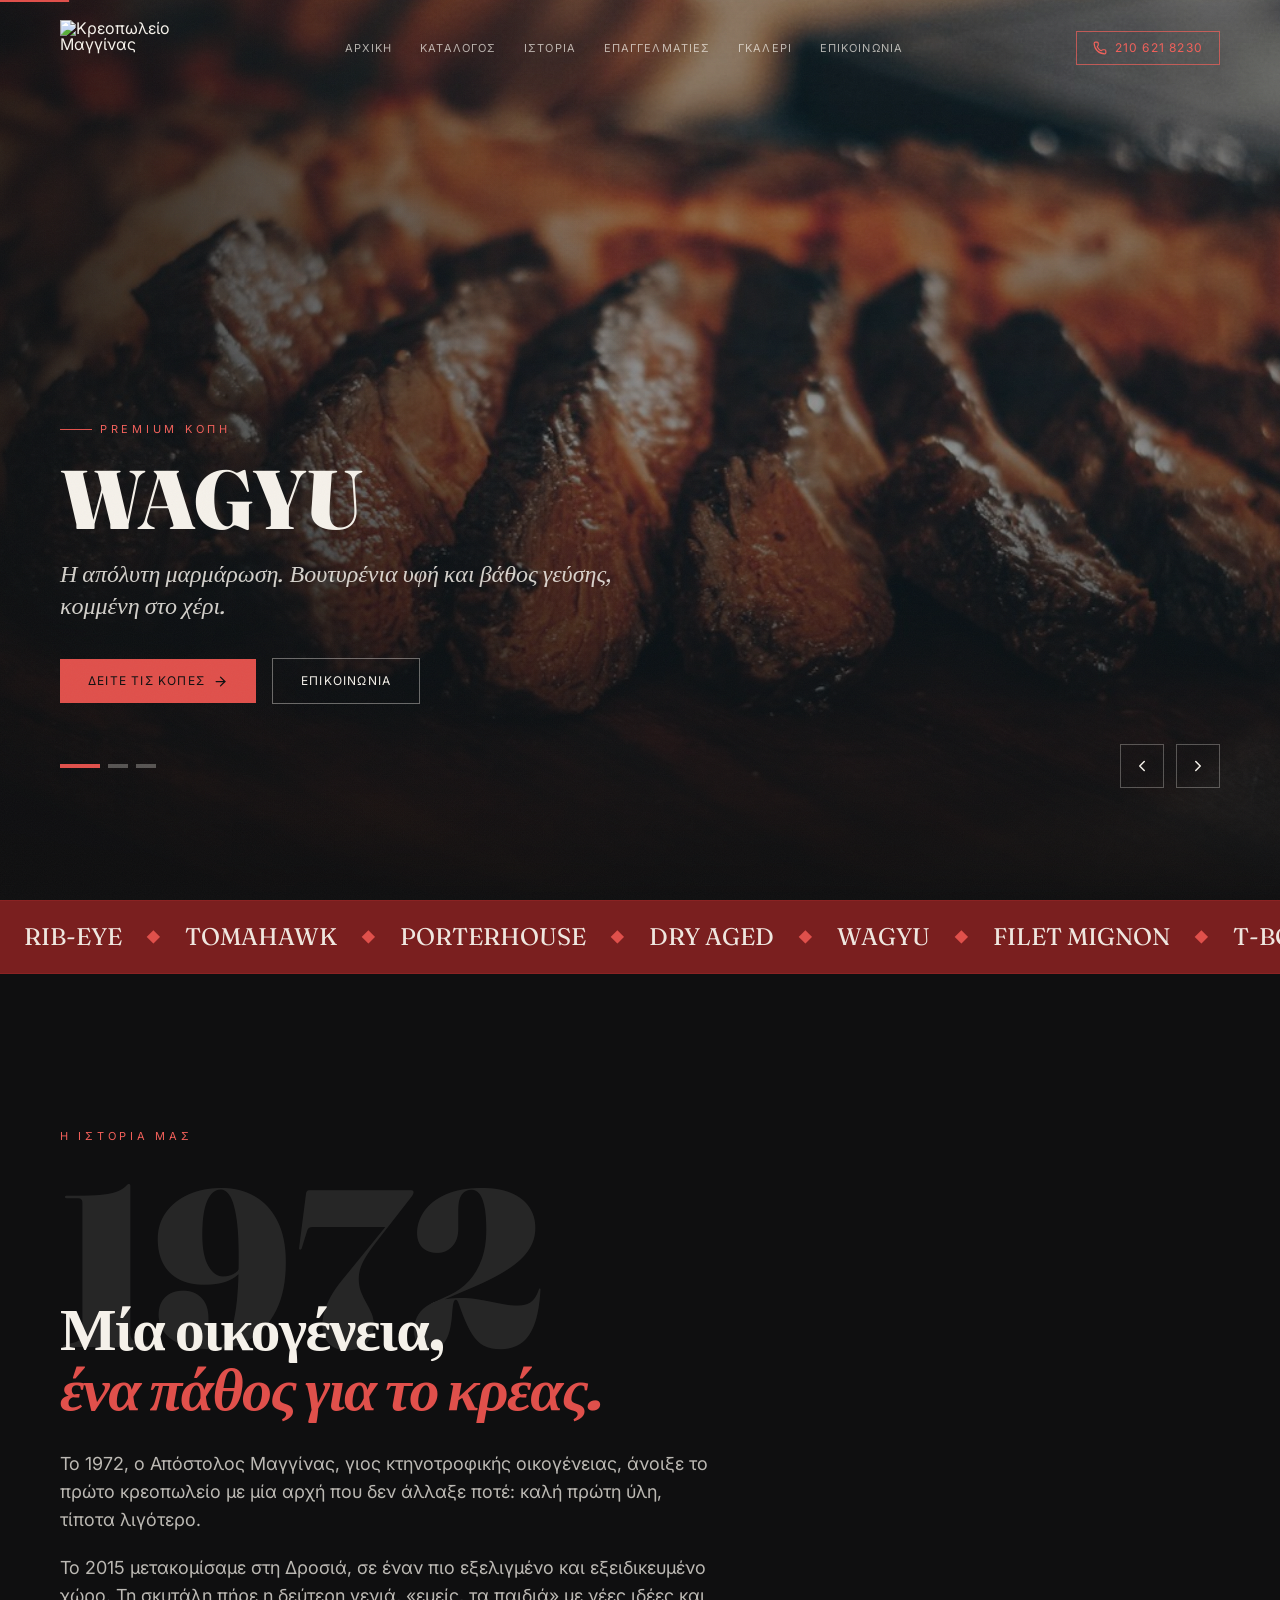
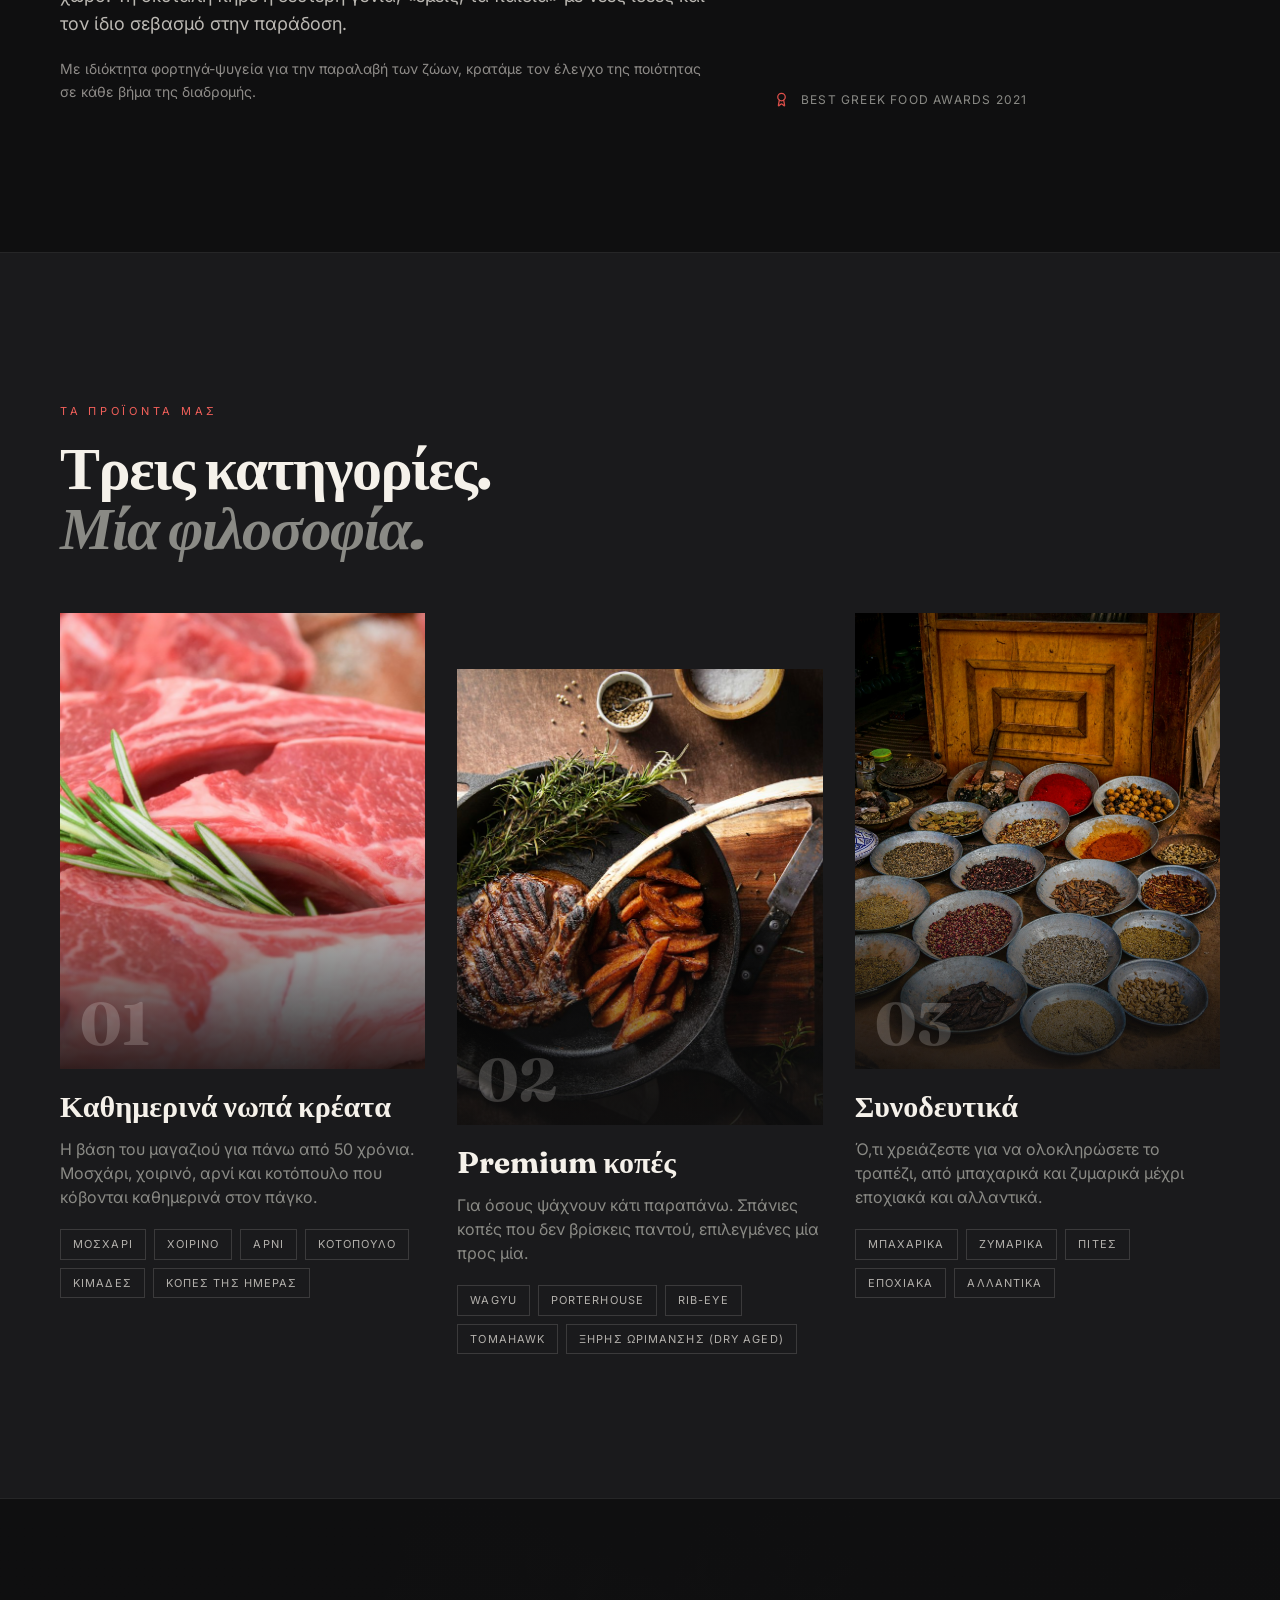
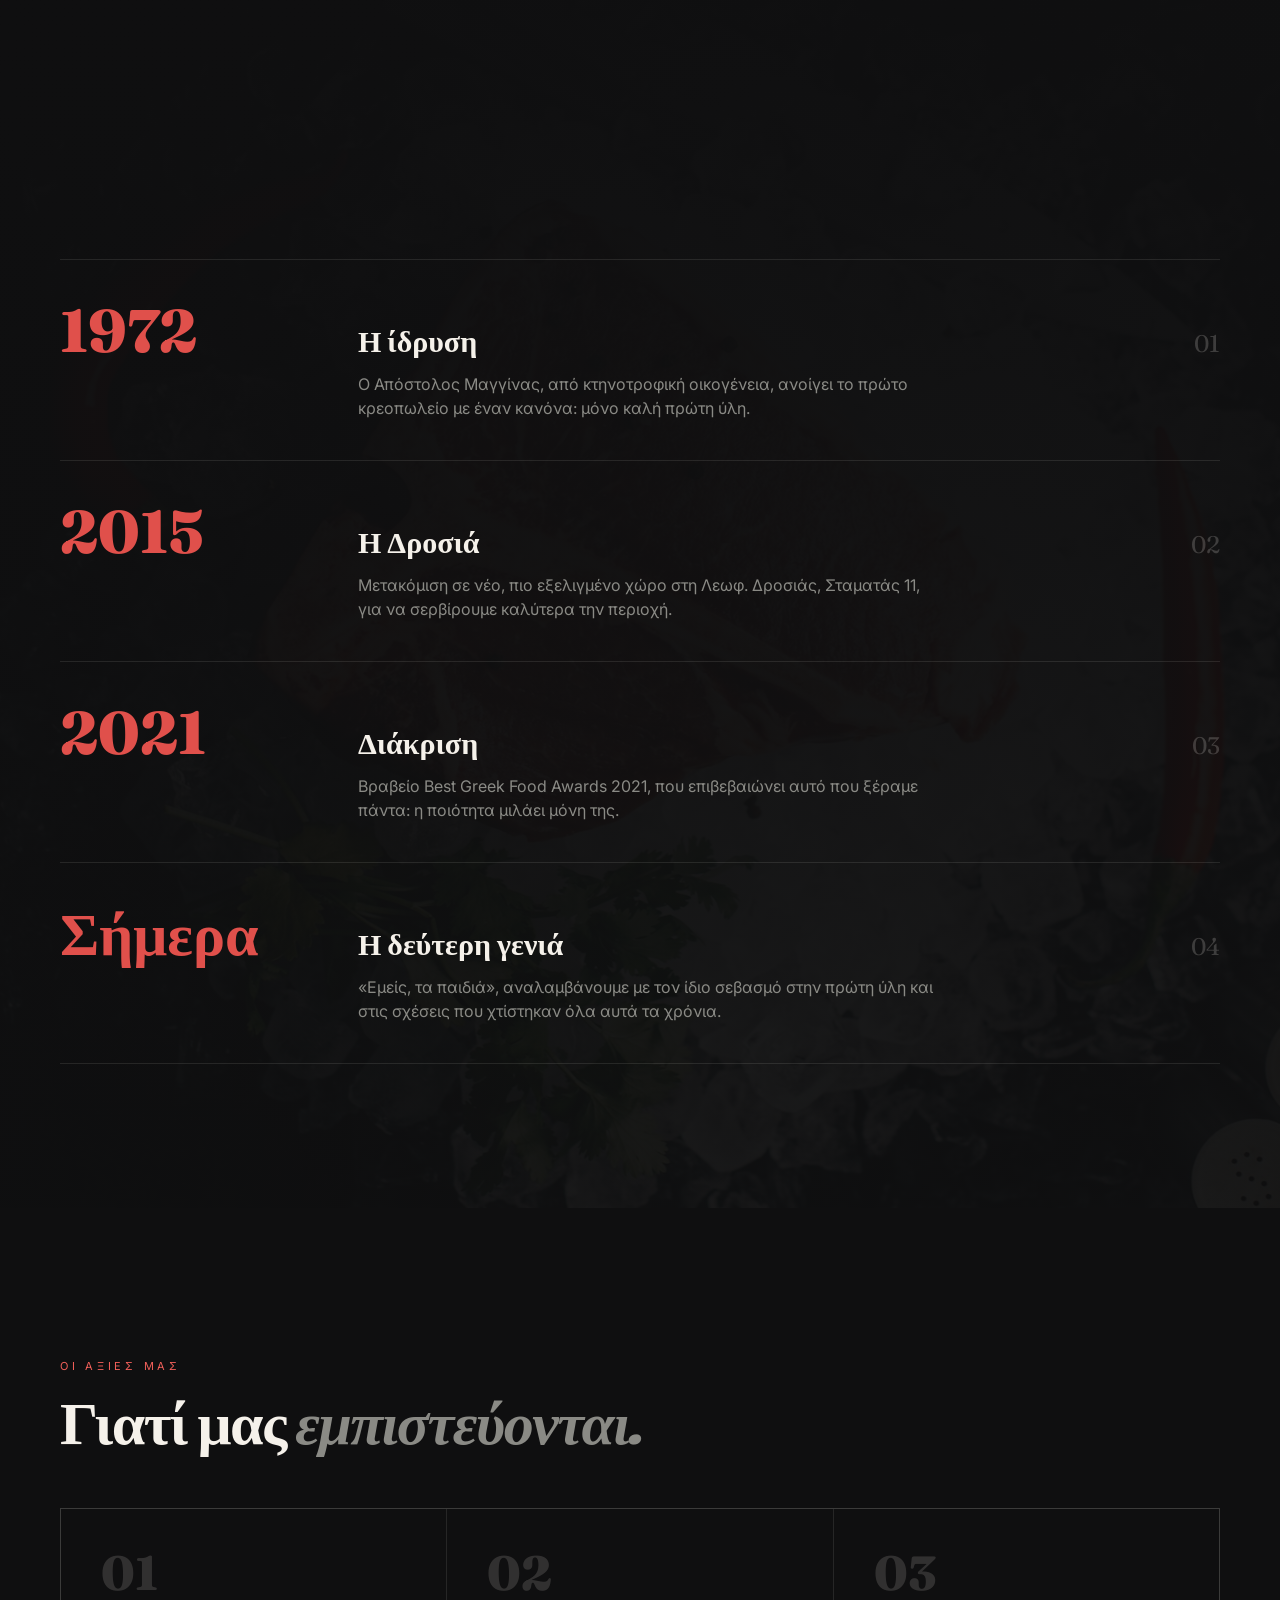
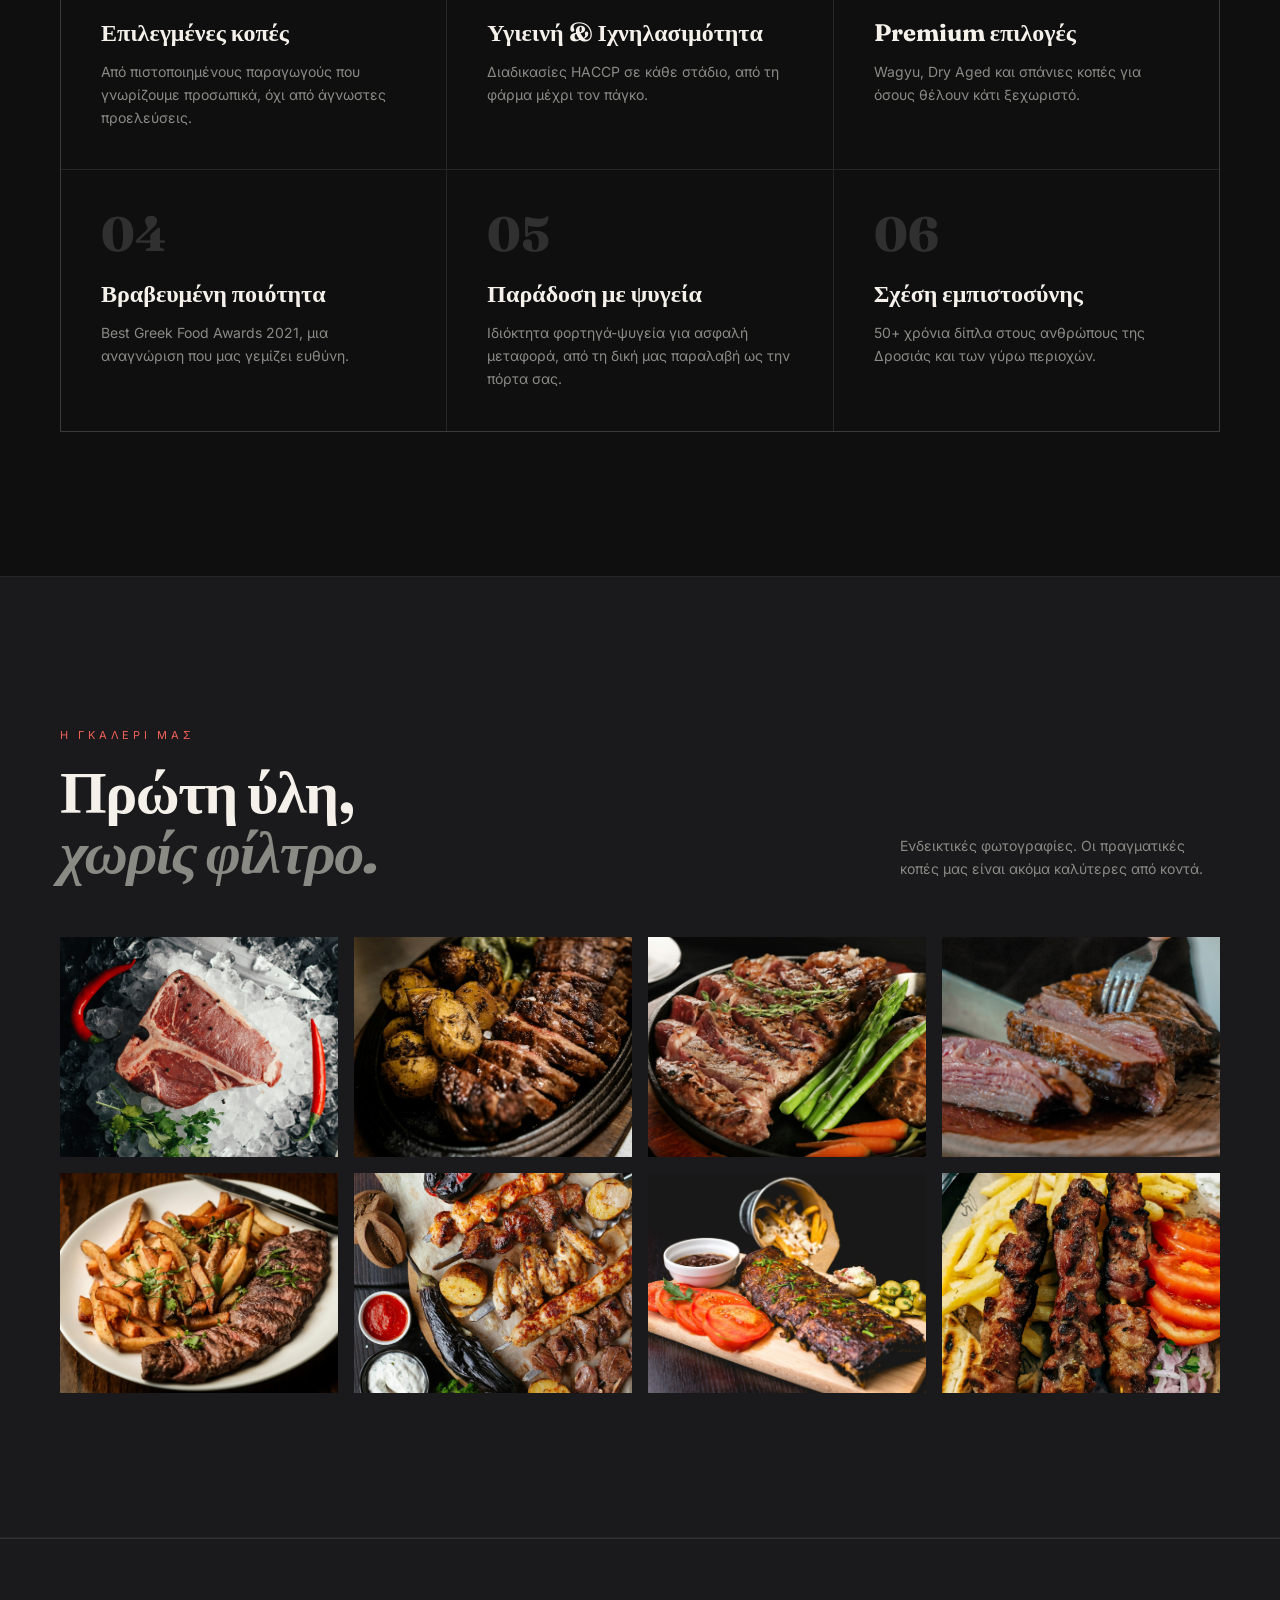
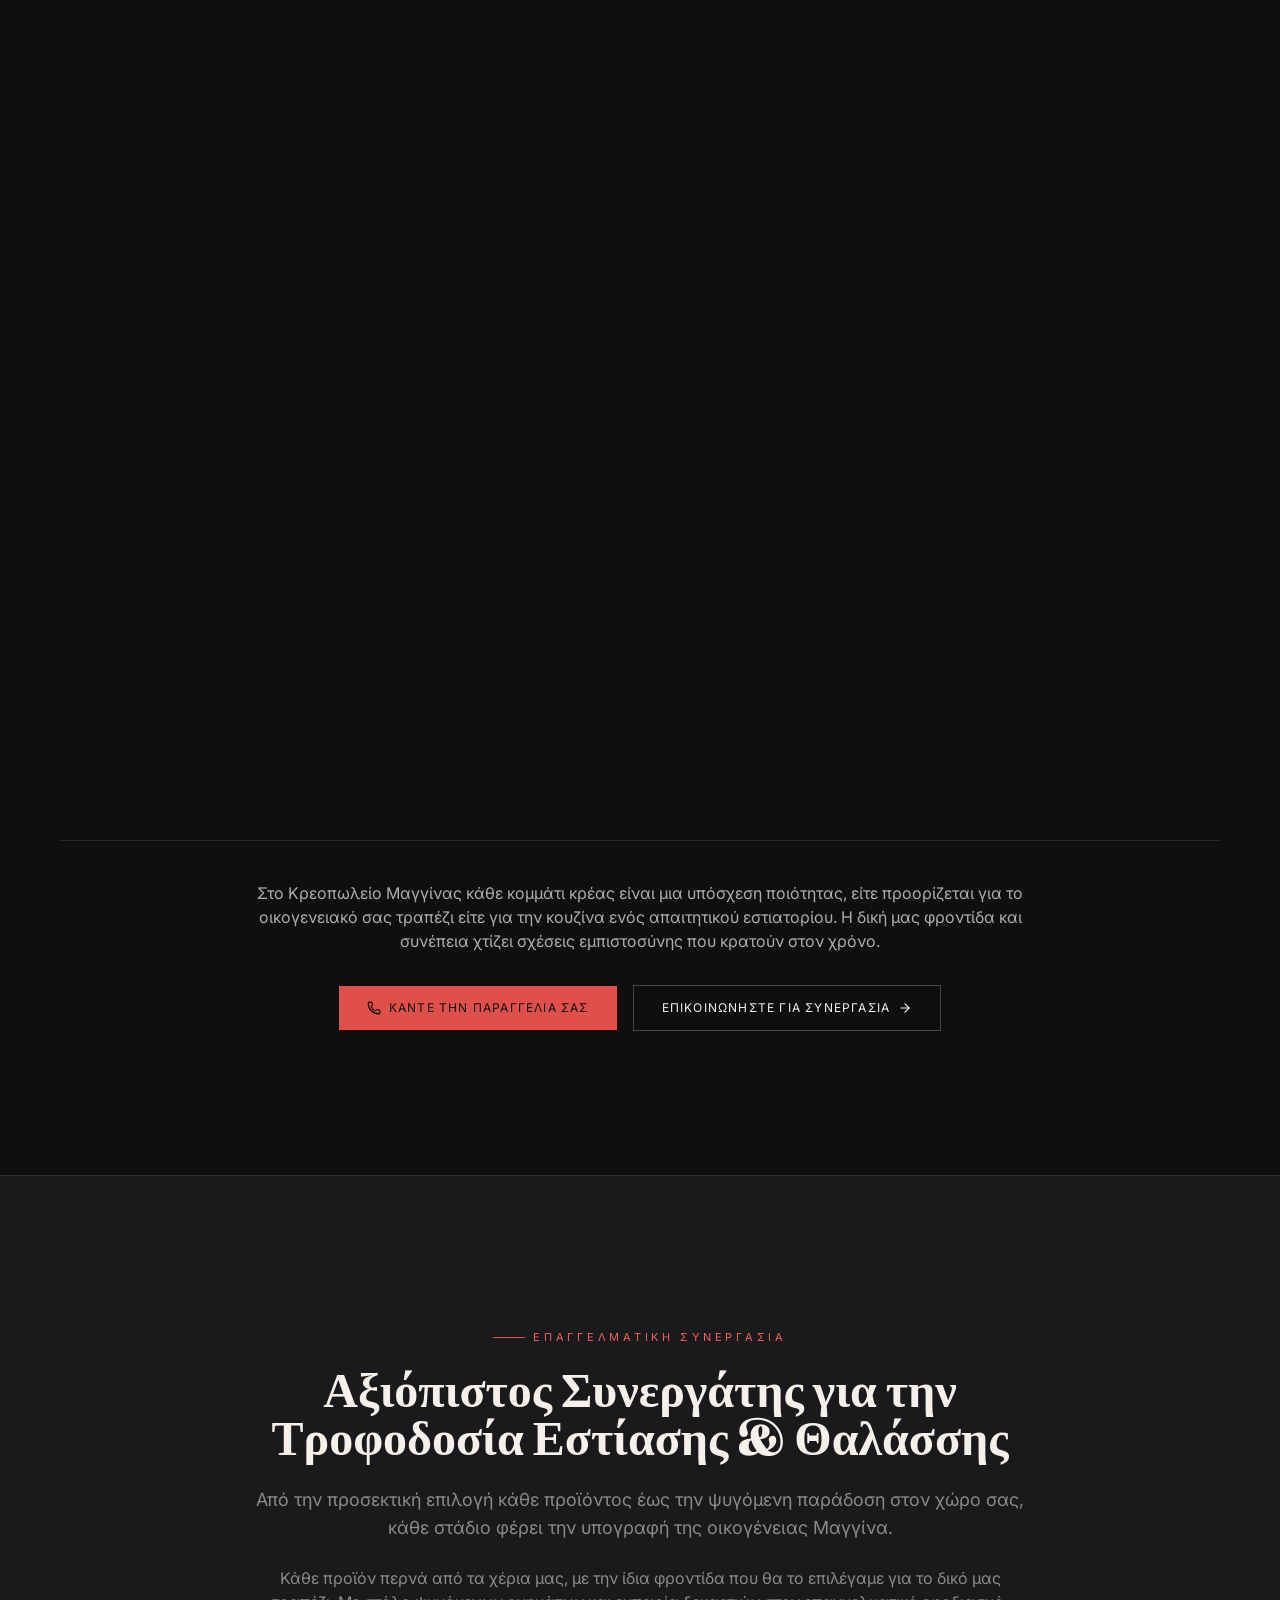
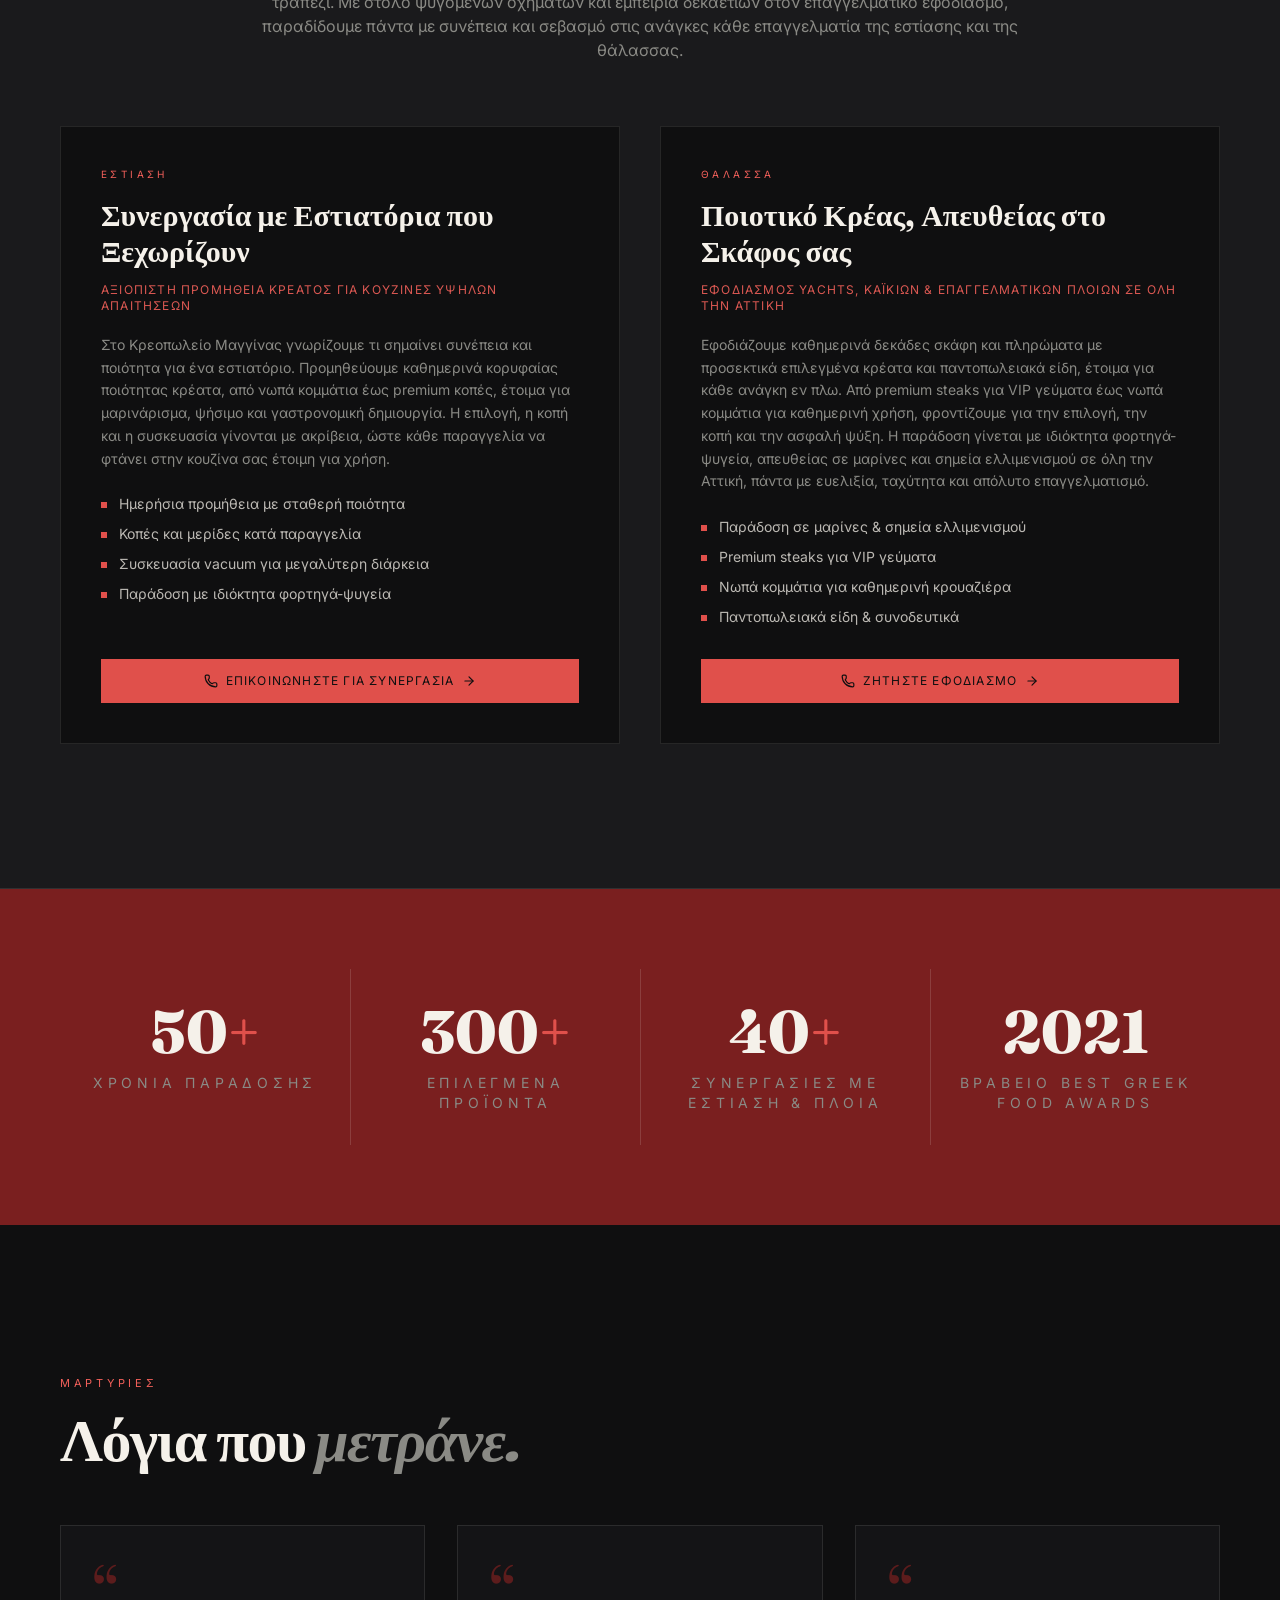
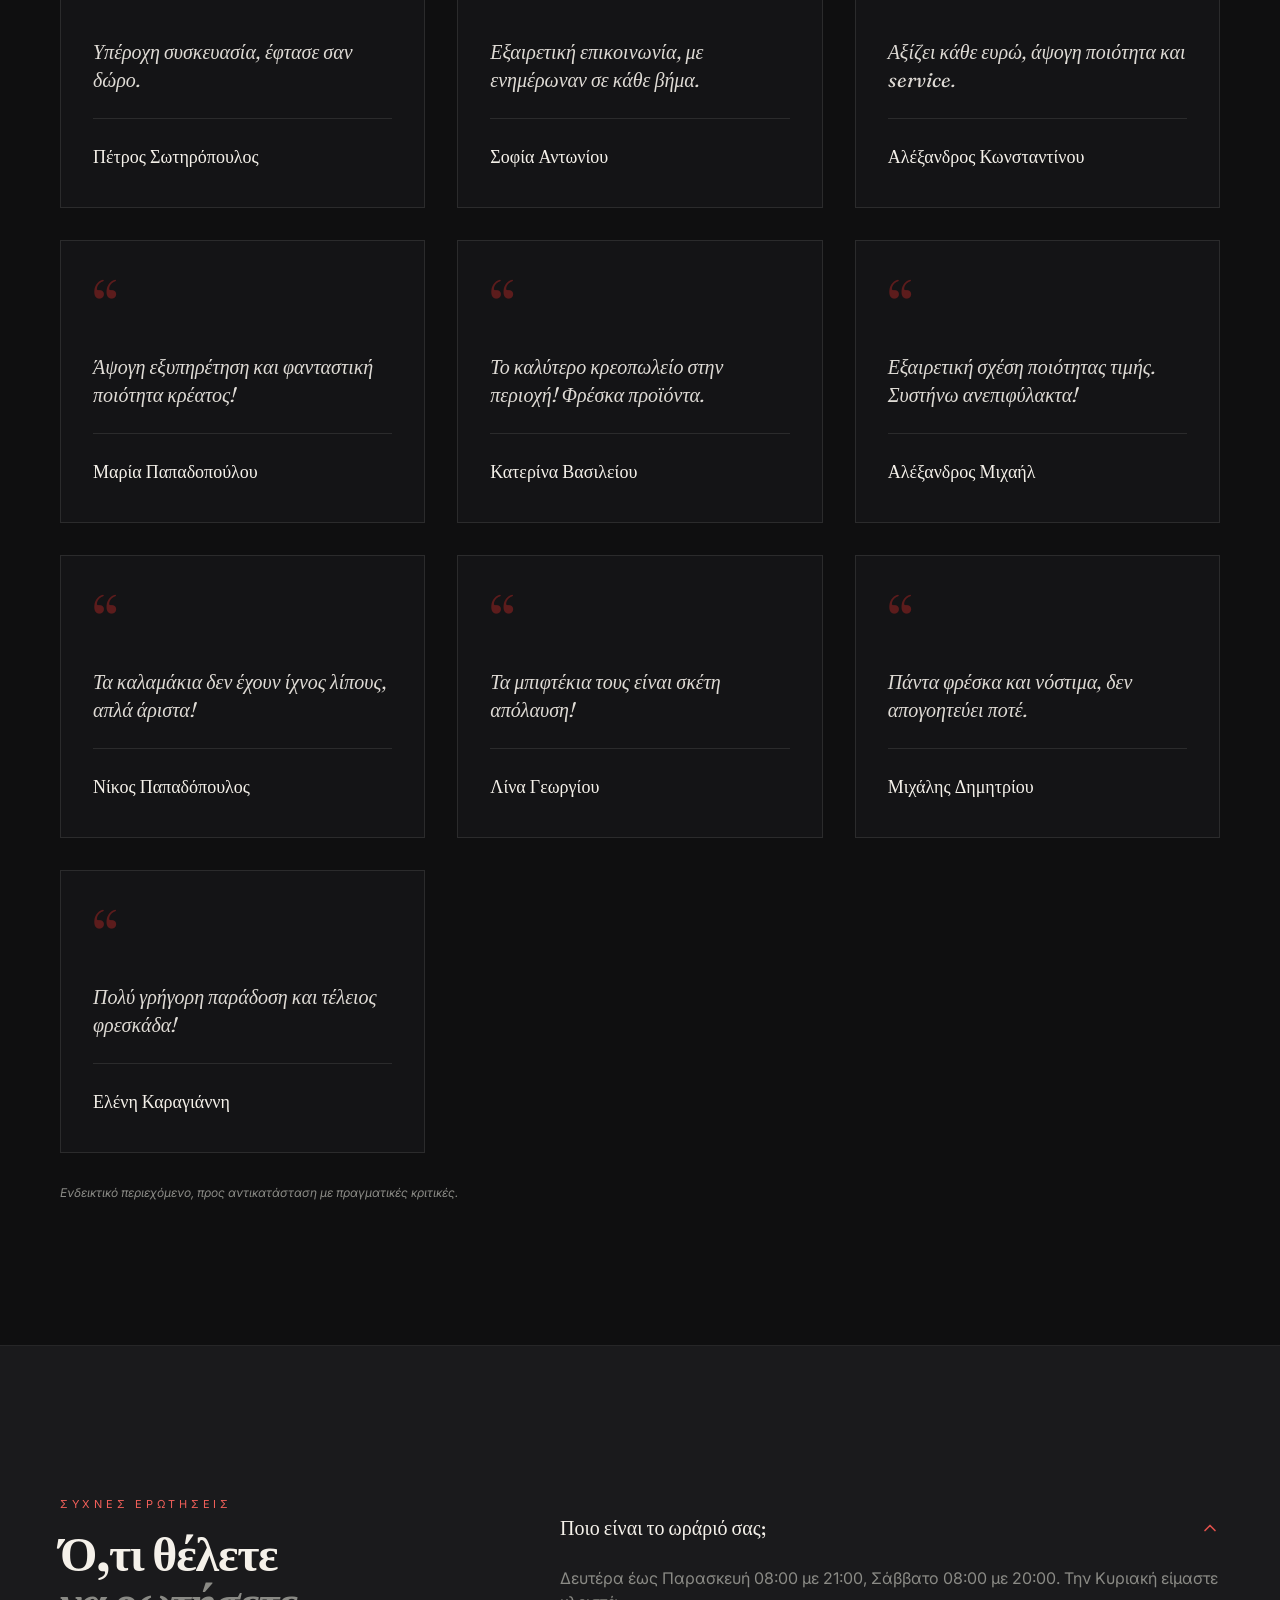
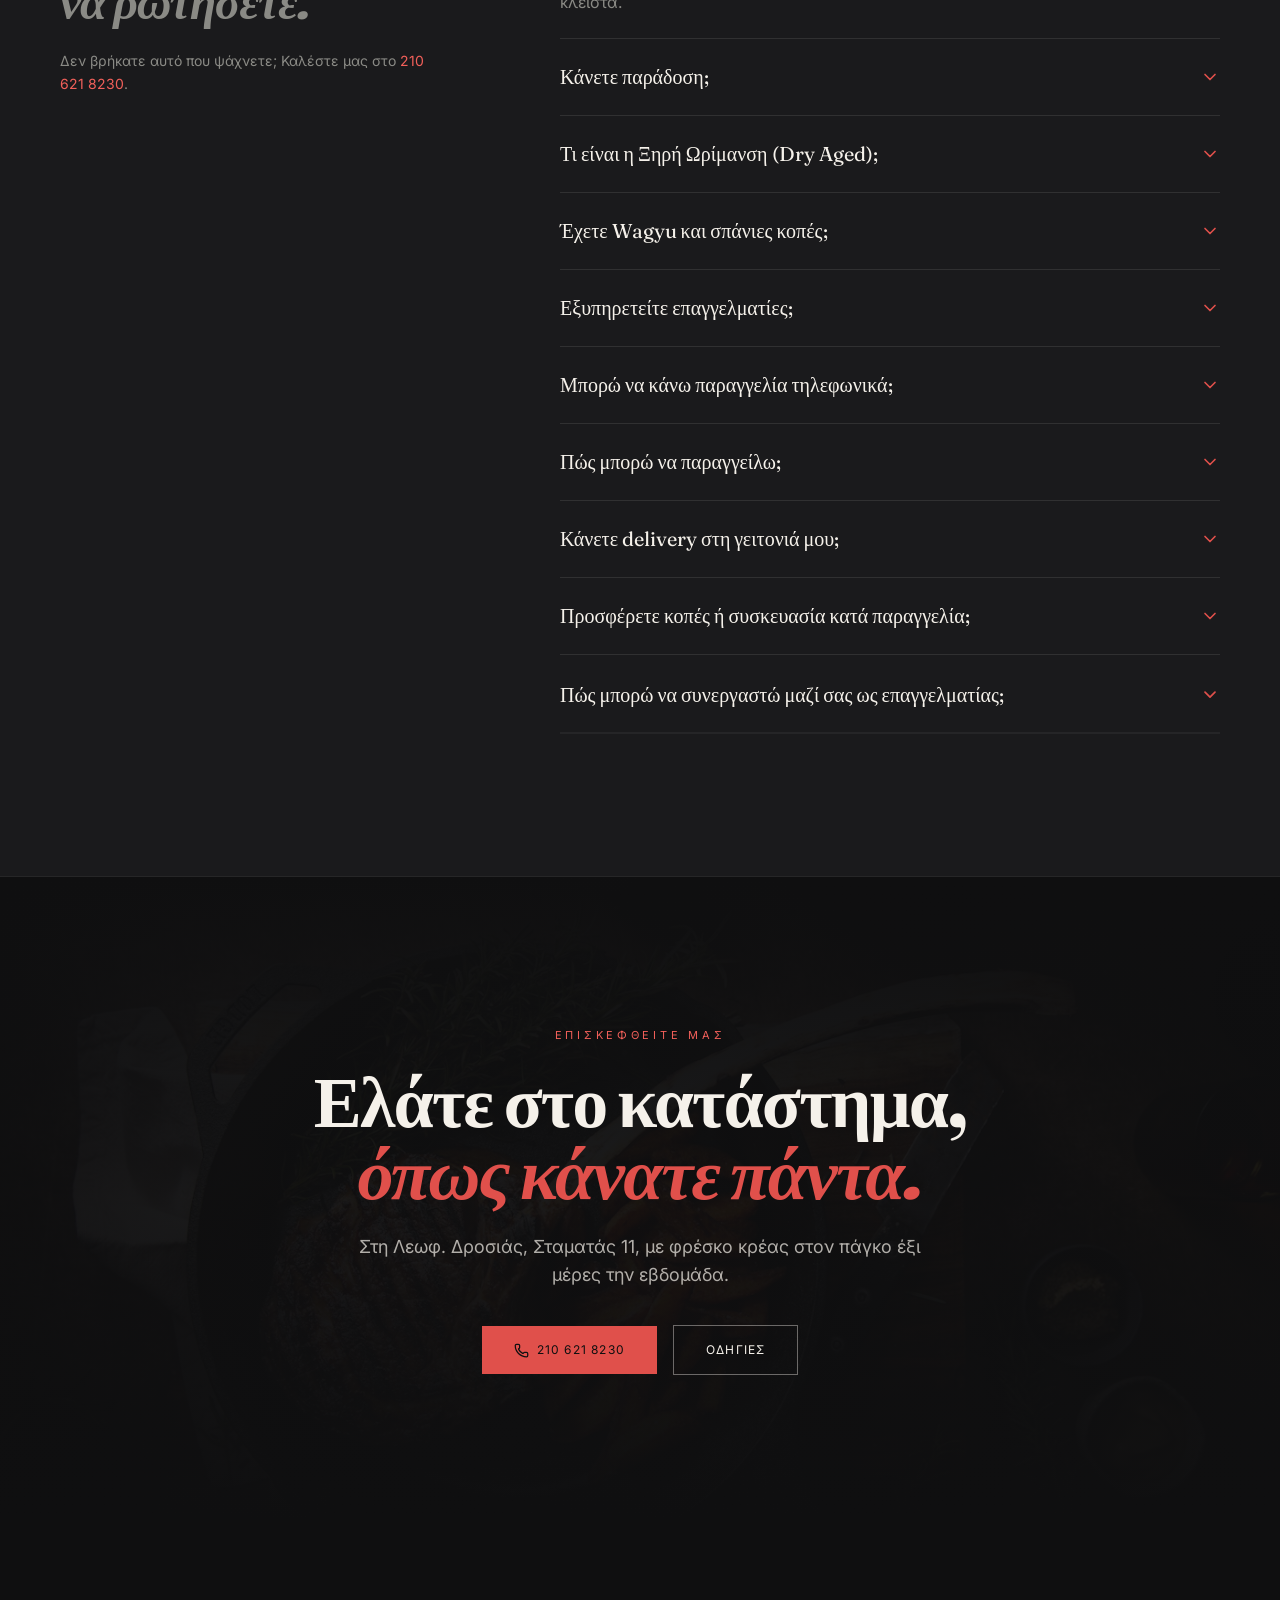
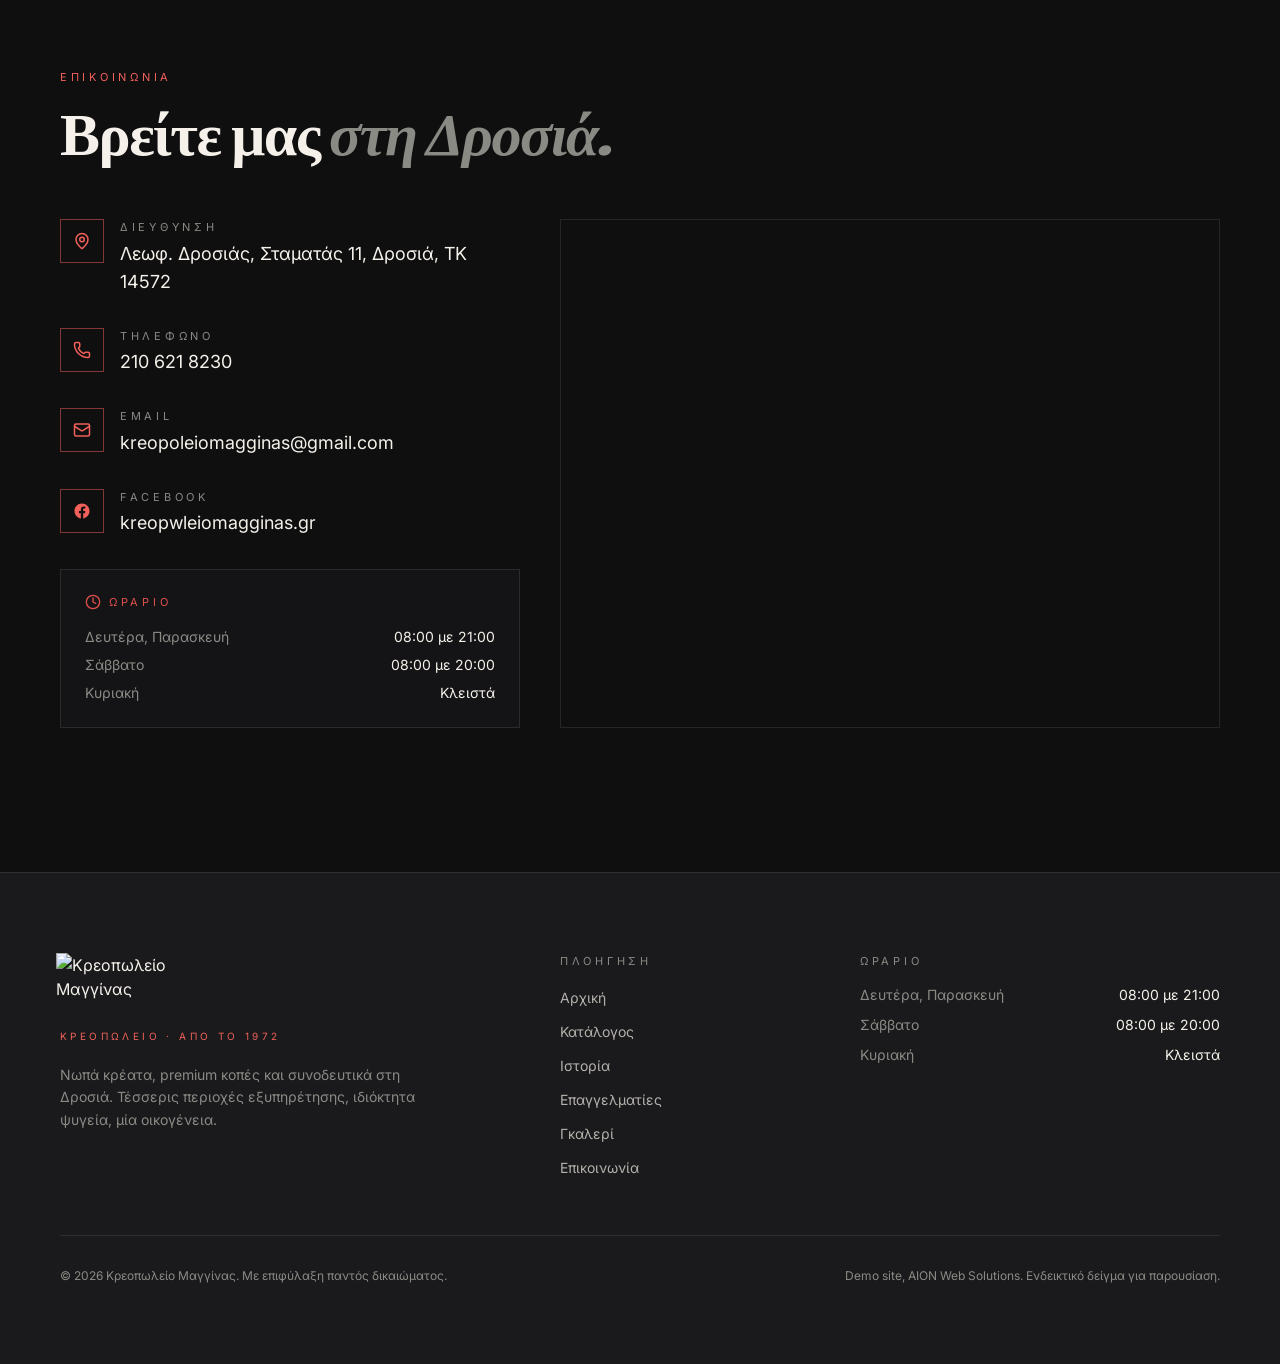
==== index.html @ 04e041ba "deploy index.html" ====
<!DOCTYPE html>
<html lang="el">
  <head>
    <meta charset="UTF-8" />
    <meta name="viewport" content="width=device-width, initial-scale=1.0" />

    <title>Κρεοπωλείο Μαγγίνας — Νωπά κρέατα & Premium κοπές | Δροσιά</title>
    <meta name="description" content="Κρεοπωλείο Μαγγίνας — από το 1972 στη Δροσιά. Καθημερινά νωπά κρέατα, Premium κοπές (Wagyu, Dry Aged, Tomahawk) και συνοδευτικά. Παράδοση με ιδιόκτητα ψυγεία." />

    <meta property="og:title" content="Κρεοπωλείο Μαγγίνας — Νωπά κρέατα & Premium κοπές" />
    <meta property="og:description" content="Από το 1972. Καθημερινά νωπά κρέατα, Wagyu, Dry Aged, Tomahawk. Δροσιά — Λεωφ. Δροσιάς Σταμάτας 11." />
    <meta property="og:type" content="website" />
    <meta property="og:locale" content="el_GR" />
    <meta name="theme-color" content="#0F0F10" />

    <link rel="icon" href="./favicon.svg" type="image/svg+xml" />
    <link rel="preconnect" href="https://fonts.googleapis.com" />
    <link rel="preconnect" href="https://fonts.gstatic.com" crossorigin />
    <link href="https://fonts.googleapis.com/css2?family=Fraunces:ital,opsz,wght@0,9..144,400;0,9..144,500;0,9..144,600;0,9..144,700;0,9..144,800;0,9..144,900;1,9..144,400;1,9..144,500;1,9..144,600&family=Inter:wght@300;400;500;600;700&display=swap" rel="stylesheet" />

    <script type="application/ld+json">
      {
        "@context": "https://schema.org",
        "@type": "ButcherShop",
        "name": "Κρεοπωλείο Μαγγίνας",
        "image": "https://magginas-kreopoleio.vercel.app/images/hero-wagyu.jpg",
        "telephone": "+302106218230",
        "email": "kreopoleiomagginas@gmail.com",
        "address": {
          "@type": "PostalAddress",
          "streetAddress": "Λεωφ. Δροσιάς – Σταματάς 11",
          "addressLocality": "Δροσιά",
          "postalCode": "14572",
          "addressCountry": "GR"
        },
        "openingHours": ["Mo-Fr 08:00-21:00", "Sa 08:00-20:00"],
        "sameAs": ["https://www.facebook.com/kreopwleiomagginas.gr"]
      }
    </script>
    <script type="module" crossorigin src="./assets/index-8UF0ftQ1.js"></script>
    <link rel="stylesheet" crossorigin href="./assets/index-BxsvUqzU.css">
  </head>
  <body>
    <div id="root"></div>
  </body>
</html>
---- assets/index-BxsvUqzU.css ----
*,:before,:after{--tw-border-spacing-x: 0;--tw-border-spacing-y: 0;--tw-translate-x: 0;--tw-translate-y: 0;--tw-rotate: 0;--tw-skew-x: 0;--tw-skew-y: 0;--tw-scale-x: 1;--tw-scale-y: 1;--tw-pan-x: ;--tw-pan-y: ;--tw-pinch-zoom: ;--tw-scroll-snap-strictness: proximity;--tw-gradient-from-position: ;--tw-gradient-via-position: ;--tw-gradient-to-position: ;--tw-ordinal: ;--tw-slashed-zero: ;--tw-numeric-figure: ;--tw-numeric-spacing: ;--tw-numeric-fraction: ;--tw-ring-inset: ;--tw-ring-offset-width: 0px;--tw-ring-offset-color: #fff;--tw-ring-color: rgb(59 130 246 / .5);--tw-ring-offset-shadow: 0 0 #0000;--tw-ring-shadow: 0 0 #0000;--tw-shadow: 0 0 #0000;--tw-shadow-colored: 0 0 #0000;--tw-blur: ;--tw-brightness: ;--tw-contrast: ;--tw-grayscale: ;--tw-hue-rotate: ;--tw-invert: ;--tw-saturate: ;--tw-sepia: ;--tw-drop-shadow: ;--tw-backdrop-blur: ;--tw-backdrop-brightness: ;--tw-backdrop-contrast: ;--tw-backdrop-grayscale: ;--tw-backdrop-hue-rotate: ;--tw-backdrop-invert: ;--tw-backdrop-opacity: ;--tw-backdrop-saturate: ;--tw-backdrop-sepia: ;--tw-contain-size: ;--tw-contain-layout: ;--tw-contain-paint: ;--tw-contain-style: }::backdrop{--tw-border-spacing-x: 0;--tw-border-spacing-y: 0;--tw-translate-x: 0;--tw-translate-y: 0;--tw-rotate: 0;--tw-skew-x: 0;--tw-skew-y: 0;--tw-scale-x: 1;--tw-scale-y: 1;--tw-pan-x: ;--tw-pan-y: ;--tw-pinch-zoom: ;--tw-scroll-snap-strictness: proximity;--tw-gradient-from-position: ;--tw-gradient-via-position: ;--tw-gradient-to-position: ;--tw-ordinal: ;--tw-slashed-zero: ;--tw-numeric-figure: ;--tw-numeric-spacing: ;--tw-numeric-fraction: ;--tw-ring-inset: ;--tw-ring-offset-width: 0px;--tw-ring-offset-color: #fff;--tw-ring-color: rgb(59 130 246 / .5);--tw-ring-offset-shadow: 0 0 #0000;--tw-ring-shadow: 0 0 #0000;--tw-shadow: 0 0 #0000;--tw-shadow-colored: 0 0 #0000;--tw-blur: ;--tw-brightness: ;--tw-contrast: ;--tw-grayscale: ;--tw-hue-rotate: ;--tw-invert: ;--tw-saturate: ;--tw-sepia: ;--tw-drop-shadow: ;--tw-backdrop-blur: ;--tw-backdrop-brightness: ;--tw-backdrop-contrast: ;--tw-backdrop-grayscale: ;--tw-backdrop-hue-rotate: ;--tw-backdrop-invert: ;--tw-backdrop-opacity: ;--tw-backdrop-saturate: ;--tw-backdrop-sepia: ;--tw-contain-size: ;--tw-contain-layout: ;--tw-contain-paint: ;--tw-contain-style: }*,:before,:after{box-sizing:border-box;border-width:0;border-style:solid;border-color:#e5e7eb}:before,:after{--tw-content: ""}html,:host{line-height:1.5;-webkit-text-size-adjust:100%;-moz-tab-size:4;-o-tab-size:4;tab-size:4;font-family:Inter,system-ui,sans-serif;font-feature-settings:normal;font-variation-settings:normal;-webkit-tap-highlight-color:transparent}body{margin:0;line-height:inherit}hr{height:0;color:inherit;border-top-width:1px}abbr:where([title]){-webkit-text-decoration:underline dotted;text-decoration:underline dotted}h1,h2,h3,h4,h5,h6{font-size:inherit;font-weight:inherit}a{color:inherit;text-decoration:inherit}b,strong{font-weight:bolder}code,kbd,samp,pre{font-family:ui-monospace,SFMono-Regular,Menlo,Monaco,Consolas,Liberation Mono,Courier New,monospace;font-feature-settings:normal;font-variation-settings:normal;font-size:1em}small{font-size:80%}sub,sup{font-size:75%;line-height:0;position:relative;vertical-align:baseline}sub{bottom:-.25em}sup{top:-.5em}table{text-indent:0;border-color:inherit;border-collapse:collapse}button,input,optgroup,select,textarea{font-family:inherit;font-feature-settings:inherit;font-variation-settings:inherit;font-size:100%;font-weight:inherit;line-height:inherit;letter-spacing:inherit;color:inherit;margin:0;padding:0}button,select{text-transform:none}button,input:where([type=button]),input:where([type=reset]),input:where([type=submit]){-webkit-appearance:button;background-color:transparent;background-image:none}:-moz-focusring{outline:auto}:-moz-ui-invalid{box-shadow:none}progress{vertical-align:baseline}::-webkit-inner-spin-button,::-webkit-outer-spin-button{height:auto}[type=search]{-webkit-appearance:textfield;outline-offset:-2px}::-webkit-search-decoration{-webkit-appearance:none}::-webkit-file-upload-button{-webkit-appearance:button;font:inherit}summary{display:list-item}blockquote,dl,dd,h1,h2,h3,h4,h5,h6,hr,figure,p,pre{margin:0}fieldset{margin:0;padding:0}legend{padding:0}ol,ul,menu{list-style:none;margin:0;padding:0}dialog{padding:0}textarea{resize:vertical}input::-moz-placeholder,textarea::-moz-placeholder{opacity:1;color:#9ca3af}input::placeholder,textarea::placeholder{opacity:1;color:#9ca3af}button,[role=button]{cursor:pointer}:disabled{cursor:default}img,svg,video,canvas,audio,iframe,embed,object{display:block;vertical-align:middle}img,video{max-width:100%;height:auto}[hidden]:where(:not([hidden=until-found])){display:none}.container{width:100%}@media (min-width: 640px){.container{max-width:640px}}@media (min-width: 768px){.container{max-width:768px}}@media (min-width: 1024px){.container{max-width:1024px}}@media (min-width: 1280px){.container{max-width:1280px}}@media (min-width: 1536px){.container{max-width:1536px}}.visible{visibility:visible}.static{position:static}.fixed{position:fixed}.absolute{position:absolute}.relative{position:relative}.inset-0{top:0;right:0;bottom:0;left:0}.inset-x-0{left:0;right:0}.bottom-0{bottom:0}.bottom-2{bottom:.5rem}.bottom-3{bottom:.75rem}.bottom-4{bottom:1rem}.left-0{left:0}.left-3{left:.75rem}.left-4{left:1rem}.left-5{left:1.25rem}.left-\[19px\]{left:19px}.right-0{right:0}.right-4{right:1rem}.right-5{right:1.25rem}.top-0{top:0}.top-1\.5{top:.375rem}.top-2{top:.5rem}.top-5{top:1.25rem}.z-10{z-index:10}.z-40{z-index:40}.z-50{z-index:50}.z-\[60\]{z-index:60}.z-\[70\]{z-index:70}.row-span-2{grid-row:span 2 / span 2}.mx-auto{margin-left:auto;margin-right:auto}.-ml-1{margin-left:-.25rem}.-mt-14{margin-top:-3.5rem}.mb-3{margin-bottom:.75rem}.mb-4{margin-bottom:1rem}.mb-5{margin-bottom:1.25rem}.mb-6{margin-bottom:1.5rem}.mb-8{margin-bottom:2rem}.mt-0\.5{margin-top:.125rem}.mt-1{margin-top:.25rem}.mt-10{margin-top:2.5rem}.mt-12{margin-top:3rem}.mt-14{margin-top:3.5rem}.mt-16{margin-top:4rem}.mt-2{margin-top:.5rem}.mt-2\.5{margin-top:.625rem}.mt-3{margin-top:.75rem}.mt-4{margin-top:1rem}.mt-5{margin-top:1.25rem}.mt-6{margin-top:1.5rem}.mt-7{margin-top:1.75rem}.mt-8{margin-top:2rem}.mt-9{margin-top:2.25rem}.line-clamp-2{overflow:hidden;display:-webkit-box;-webkit-box-orient:vertical;-webkit-line-clamp:2}.block{display:block}.inline-block{display:inline-block}.flex{display:flex}.inline-flex{display:inline-flex}.grid{display:grid}.hidden{display:none}.aspect-\[4\/3\]{aspect-ratio:4/3}.aspect-\[4\/5\]{aspect-ratio:4/5}.h-1{height:.25rem}.h-1\.5{height:.375rem}.h-10{height:2.5rem}.h-11{height:2.75rem}.h-16{height:4rem}.h-\[280px\]{height:280px}.h-\[2px\]{height:2px}.h-\[380px\]{height:380px}.h-\[420px\]{height:420px}.h-\[9px\]{height:9px}.h-full{height:100%}.h-px{height:1px}.h-screen{height:100vh}.max-h-\[85vh\]{max-height:85vh}.min-h-\[380px\]{min-height:380px}.min-h-\[420px\]{min-height:420px}.min-h-\[660px\]{min-height:660px}.min-h-screen{min-height:100vh}.w-1\.5{width:.375rem}.w-10{width:2.5rem}.w-11{width:2.75rem}.w-5{width:1.25rem}.w-8{width:2rem}.w-\[9px\]{width:9px}.w-auto{width:auto}.w-full{width:100%}.w-max{width:-moz-max-content;width:max-content}.w-px{width:1px}.min-w-0{min-width:0px}.max-w-2xl{max-width:42rem}.max-w-3xl{max-width:48rem}.max-w-4xl{max-width:56rem}.max-w-\[90vw\]{max-width:90vw}.max-w-content{max-width:1240px}.max-w-sm{max-width:24rem}.max-w-xl{max-width:36rem}.max-w-xs{max-width:20rem}.flex-1{flex:1 1 0%}.shrink-0{flex-shrink:0}.origin-left{transform-origin:left}.rotate-180{--tw-rotate: 180deg;transform:translate(var(--tw-translate-x),var(--tw-translate-y)) rotate(var(--tw-rotate)) skew(var(--tw-skew-x)) skewY(var(--tw-skew-y)) scaleX(var(--tw-scale-x)) scaleY(var(--tw-scale-y))}.select-none{-webkit-user-select:none;-moz-user-select:none;user-select:none}.auto-rows-\[160px\]{grid-auto-rows:160px}.grid-cols-2{grid-template-columns:repeat(2,minmax(0,1fr))}.flex-col{flex-direction:column}.flex-wrap{flex-wrap:wrap}.items-start{align-items:flex-start}.items-end{align-items:flex-end}.items-center{align-items:center}.items-baseline{align-items:baseline}.justify-center{justify-content:center}.justify-between{justify-content:space-between}.gap-1\.5{gap:.375rem}.gap-10{gap:2.5rem}.gap-2{gap:.5rem}.gap-3{gap:.75rem}.gap-4{gap:1rem}.gap-5{gap:1.25rem}.gap-6{gap:1.5rem}.gap-7{gap:1.75rem}.gap-8{gap:2rem}.gap-px{gap:1px}.space-y-2>:not([hidden])~:not([hidden]){--tw-space-y-reverse: 0;margin-top:calc(.5rem * calc(1 - var(--tw-space-y-reverse)));margin-bottom:calc(.5rem * var(--tw-space-y-reverse))}.space-y-2\.5>:not([hidden])~:not([hidden]){--tw-space-y-reverse: 0;margin-top:calc(.625rem * calc(1 - var(--tw-space-y-reverse)));margin-bottom:calc(.625rem * var(--tw-space-y-reverse))}.space-y-5>:not([hidden])~:not([hidden]){--tw-space-y-reverse: 0;margin-top:calc(1.25rem * calc(1 - var(--tw-space-y-reverse)));margin-bottom:calc(1.25rem * var(--tw-space-y-reverse))}.space-y-8>:not([hidden])~:not([hidden]){--tw-space-y-reverse: 0;margin-top:calc(2rem * calc(1 - var(--tw-space-y-reverse)));margin-bottom:calc(2rem * var(--tw-space-y-reverse))}.divide-x>:not([hidden])~:not([hidden]){--tw-divide-x-reverse: 0;border-right-width:calc(1px * var(--tw-divide-x-reverse));border-left-width:calc(1px * calc(1 - var(--tw-divide-x-reverse)))}.divide-cream\/15>:not([hidden])~:not([hidden]){border-color:#f5f1ea26}.overflow-hidden{overflow:hidden}.whitespace-nowrap{white-space:nowrap}.break-all{word-break:break-all}.border{border-width:1px}.border-y{border-top-width:1px;border-bottom-width:1px}.border-b{border-bottom-width:1px}.border-t{border-top-width:1px}.border-blood-bright\/40{border-color:#a32a2a66}.border-brand-soft\/40{border-color:#f2605a66}.border-brand-soft\/50{border-color:#f2605a80}.border-brand-soft\/70{border-color:#f2605ab3}.border-brand\/30{border-color:#e0504b4d}.border-cream\/10{border-color:#f5f1ea1a}.border-cream\/15{border-color:#f5f1ea26}.border-cream\/25{border-color:#f5f1ea40}.border-cream\/30{border-color:#f5f1ea4d}.border-cream\/40{border-color:#f5f1ea66}.border-cream\/5{border-color:#f5f1ea0d}.bg-blood{--tw-bg-opacity: 1;background-color:rgb(122 31 31 / var(--tw-bg-opacity, 1))}.bg-brand{--tw-bg-opacity: 1;background-color:rgb(224 80 75 / var(--tw-bg-opacity, 1))}.bg-coal{--tw-bg-opacity: 1;background-color:rgb(26 26 28 / var(--tw-bg-opacity, 1))}.bg-coal-2{--tw-bg-opacity: 1;background-color:rgb(35 35 38 / var(--tw-bg-opacity, 1))}.bg-coal\/50{background-color:#1a1a1c80}.bg-cream\/10{background-color:#f5f1ea1a}.bg-cream\/30{background-color:#f5f1ea4d}.bg-ink{--tw-bg-opacity: 1;background-color:rgb(15 15 16 / var(--tw-bg-opacity, 1))}.bg-ink\/40{background-color:#0f0f1066}.bg-ink\/90{background-color:#0f0f10e6}.bg-ink\/95{background-color:#0f0f10f2}.bg-gradient-to-b{background-image:linear-gradient(to bottom,var(--tw-gradient-stops))}.bg-gradient-to-r{background-image:linear-gradient(to right,var(--tw-gradient-stops))}.bg-gradient-to-t{background-image:linear-gradient(to top,var(--tw-gradient-stops))}.from-ink{--tw-gradient-from: #0F0F10 var(--tw-gradient-from-position);--tw-gradient-to: rgb(15 15 16 / 0) var(--tw-gradient-to-position);--tw-gradient-stops: var(--tw-gradient-from), var(--tw-gradient-to)}.from-ink\/70{--tw-gradient-from: rgb(15 15 16 / .7) var(--tw-gradient-from-position);--tw-gradient-to: rgb(15 15 16 / 0) var(--tw-gradient-to-position);--tw-gradient-stops: var(--tw-gradient-from), var(--tw-gradient-to)}.from-ink\/85{--tw-gradient-from: rgb(15 15 16 / .85) var(--tw-gradient-from-position);--tw-gradient-to: rgb(15 15 16 / 0) var(--tw-gradient-to-position);--tw-gradient-stops: var(--tw-gradient-from), var(--tw-gradient-to)}.via-ink\/45{--tw-gradient-to: rgb(15 15 16 / 0) var(--tw-gradient-to-position);--tw-gradient-stops: var(--tw-gradient-from), rgb(15 15 16 / .45) var(--tw-gradient-via-position), var(--tw-gradient-to)}.via-ink\/80{--tw-gradient-to: rgb(15 15 16 / 0) var(--tw-gradient-to-position);--tw-gradient-stops: var(--tw-gradient-from), rgb(15 15 16 / .8) var(--tw-gradient-via-position), var(--tw-gradient-to)}.via-ink\/85{--tw-gradient-to: rgb(15 15 16 / 0) var(--tw-gradient-to-position);--tw-gradient-stops: var(--tw-gradient-from), rgb(15 15 16 / .85) var(--tw-gradient-via-position), var(--tw-gradient-to)}.via-ink\/90{--tw-gradient-to: rgb(15 15 16 / 0) var(--tw-gradient-to-position);--tw-gradient-stops: var(--tw-gradient-from), rgb(15 15 16 / .9) var(--tw-gradient-via-position), var(--tw-gradient-to)}.via-transparent{--tw-gradient-to: rgb(0 0 0 / 0) var(--tw-gradient-to-position);--tw-gradient-stops: var(--tw-gradient-from), transparent var(--tw-gradient-via-position), var(--tw-gradient-to)}.to-ink{--tw-gradient-to: #0F0F10 var(--tw-gradient-to-position)}.to-ink\/30{--tw-gradient-to: rgb(15 15 16 / .3) var(--tw-gradient-to-position)}.to-ink\/60{--tw-gradient-to: rgb(15 15 16 / .6) var(--tw-gradient-to-position)}.to-ink\/75{--tw-gradient-to: rgb(15 15 16 / .75) var(--tw-gradient-to-position)}.to-transparent{--tw-gradient-to: transparent var(--tw-gradient-to-position)}.object-contain{-o-object-fit:contain;object-fit:contain}.object-cover{-o-object-fit:cover;object-fit:cover}.p-4{padding:1rem}.p-5{padding:1.25rem}.p-6{padding:1.5rem}.p-7{padding:1.75rem}.p-8{padding:2rem}.px-2\.5{padding-left:.625rem;padding-right:.625rem}.px-3{padding-left:.75rem;padding-right:.75rem}.px-4{padding-left:1rem;padding-right:1rem}.px-6{padding-left:1.5rem;padding-right:1.5rem}.px-7{padding-left:1.75rem;padding-right:1.75rem}.px-8{padding-left:2rem;padding-right:2rem}.py-1{padding-top:.25rem;padding-bottom:.25rem}.py-1\.5{padding-top:.375rem;padding-bottom:.375rem}.py-10{padding-top:2.5rem;padding-bottom:2.5rem}.py-14{padding-top:3.5rem;padding-bottom:3.5rem}.py-16{padding-top:4rem;padding-bottom:4rem}.py-2{padding-top:.5rem;padding-bottom:.5rem}.py-24{padding-top:6rem;padding-bottom:6rem}.py-3{padding-top:.75rem;padding-bottom:.75rem}.py-3\.5{padding-top:.875rem;padding-bottom:.875rem}.py-4{padding-top:1rem;padding-bottom:1rem}.py-5{padding-top:1.25rem;padding-bottom:1.25rem}.py-6{padding-top:1.5rem;padding-bottom:1.5rem}.py-8{padding-top:2rem;padding-bottom:2rem}.pb-14{padding-bottom:3.5rem}.pb-2\.5{padding-bottom:.625rem}.pb-24{padding-bottom:6rem}.pb-6{padding-bottom:1.5rem}.pl-14{padding-left:3.5rem}.pt-10{padding-top:2.5rem}.pt-28{padding-top:7rem}.pt-6{padding-top:1.5rem}.pt-8{padding-top:2rem}.text-left{text-align:left}.text-center{text-align:center}.text-right{text-align:right}.font-serif{font-family:Fraunces,Georgia,serif}.text-2xl{font-size:1.5rem;line-height:2rem}.text-3xl{font-size:1.875rem;line-height:2.25rem}.text-4xl{font-size:2.25rem;line-height:2.5rem}.text-5xl{font-size:3rem;line-height:1}.text-6xl{font-size:3.75rem;line-height:1}.text-7xl{font-size:4.5rem;line-height:1}.text-\[10px\]{font-size:10px}.text-\[11px\]{font-size:11px}.text-\[17vw\]{font-size:17vw}.text-\[clamp\(7rem\,18vw\,14rem\)\]{font-size:clamp(7rem,18vw,14rem)}.text-base{font-size:1rem;line-height:1.5rem}.text-lg{font-size:1.125rem;line-height:1.75rem}.text-sm{font-size:.875rem;line-height:1.25rem}.text-xl{font-size:1.25rem;line-height:1.75rem}.text-xs{font-size:.75rem;line-height:1rem}.font-black{font-weight:900}.font-bold{font-weight:700}.font-extrabold{font-weight:800}.font-medium{font-weight:500}.uppercase{text-transform:uppercase}.italic{font-style:italic}.leading-\[0\.92\]{line-height:.92}.leading-\[1\.02\]{line-height:1.02}.leading-\[1\.05\]{line-height:1.05}.leading-\[1\.0\]{line-height:1}.leading-\[1\.1\]{line-height:1.1}.leading-none{line-height:1}.leading-relaxed{line-height:1.625}.leading-snug{line-height:1.375}.leading-tight{line-height:1.25}.tracking-mega{letter-spacing:.34em}.tracking-tight{letter-spacing:-.025em}.tracking-widest{letter-spacing:.1em}.text-ash{--tw-text-opacity: 1;color:rgb(138 138 133 / var(--tw-text-opacity, 1))}.text-blood\/70{color:#7a1f1fb3}.text-brand{--tw-text-opacity: 1;color:rgb(224 80 75 / var(--tw-text-opacity, 1))}.text-brand-soft{--tw-text-opacity: 1;color:rgb(242 96 90 / var(--tw-text-opacity, 1))}.text-brand-soft\/90{color:#f2605ae6}.text-brand\/25{color:#e0504b40}.text-brand\/35{color:#e0504b59}.text-cream{--tw-text-opacity: 1;color:rgb(245 241 234 / var(--tw-text-opacity, 1))}.text-cream\/10{color:#f5f1ea1a}.text-cream\/15{color:#f5f1ea26}.text-cream\/20{color:#f5f1ea33}.text-cream\/55{color:#f5f1ea8c}.text-cream\/60{color:#f5f1ea99}.text-cream\/70{color:#f5f1eab3}.text-cream\/75{color:#f5f1eabf}.text-cream\/80{color:#f5f1eacc}.text-cream\/85{color:#f5f1ead9}.text-cream\/90{color:#f5f1eae6}.text-cream\/95{color:#f5f1eaf2}.text-ink{--tw-text-opacity: 1;color:rgb(15 15 16 / var(--tw-text-opacity, 1))}.opacity-0{opacity:0}.opacity-100{opacity:1}.opacity-15{opacity:.15}.opacity-20{opacity:.2}.opacity-25{opacity:.25}.ring-4{--tw-ring-offset-shadow: var(--tw-ring-inset) 0 0 0 var(--tw-ring-offset-width) var(--tw-ring-offset-color);--tw-ring-shadow: var(--tw-ring-inset) 0 0 0 calc(4px + var(--tw-ring-offset-width)) var(--tw-ring-color);box-shadow:var(--tw-ring-offset-shadow),var(--tw-ring-shadow),var(--tw-shadow, 0 0 #0000)}.ring-ink{--tw-ring-opacity: 1;--tw-ring-color: rgb(15 15 16 / var(--tw-ring-opacity, 1))}.grayscale{--tw-grayscale: grayscale(100%);filter:var(--tw-blur) var(--tw-brightness) var(--tw-contrast) var(--tw-grayscale) var(--tw-hue-rotate) var(--tw-invert) var(--tw-saturate) var(--tw-sepia) var(--tw-drop-shadow)}.invert{--tw-invert: invert(100%);filter:var(--tw-blur) var(--tw-brightness) var(--tw-contrast) var(--tw-grayscale) var(--tw-hue-rotate) var(--tw-invert) var(--tw-saturate) var(--tw-sepia) var(--tw-drop-shadow)}.filter{filter:var(--tw-blur) var(--tw-brightness) var(--tw-contrast) var(--tw-grayscale) var(--tw-hue-rotate) var(--tw-invert) var(--tw-saturate) var(--tw-sepia) var(--tw-drop-shadow)}.backdrop-blur{--tw-backdrop-blur: blur(8px);-webkit-backdrop-filter:var(--tw-backdrop-blur) var(--tw-backdrop-brightness) var(--tw-backdrop-contrast) var(--tw-backdrop-grayscale) var(--tw-backdrop-hue-rotate) var(--tw-backdrop-invert) var(--tw-backdrop-opacity) var(--tw-backdrop-saturate) var(--tw-backdrop-sepia);backdrop-filter:var(--tw-backdrop-blur) var(--tw-backdrop-brightness) var(--tw-backdrop-contrast) var(--tw-backdrop-grayscale) var(--tw-backdrop-hue-rotate) var(--tw-backdrop-invert) var(--tw-backdrop-opacity) var(--tw-backdrop-saturate) var(--tw-backdrop-sepia)}.backdrop-blur-md{--tw-backdrop-blur: blur(12px);-webkit-backdrop-filter:var(--tw-backdrop-blur) var(--tw-backdrop-brightness) var(--tw-backdrop-contrast) var(--tw-backdrop-grayscale) var(--tw-backdrop-hue-rotate) var(--tw-backdrop-invert) var(--tw-backdrop-opacity) var(--tw-backdrop-saturate) var(--tw-backdrop-sepia);backdrop-filter:var(--tw-backdrop-blur) var(--tw-backdrop-brightness) var(--tw-backdrop-contrast) var(--tw-backdrop-grayscale) var(--tw-backdrop-hue-rotate) var(--tw-backdrop-invert) var(--tw-backdrop-opacity) var(--tw-backdrop-saturate) var(--tw-backdrop-sepia)}.backdrop-blur-sm{--tw-backdrop-blur: blur(4px);-webkit-backdrop-filter:var(--tw-backdrop-blur) var(--tw-backdrop-brightness) var(--tw-backdrop-contrast) var(--tw-backdrop-grayscale) var(--tw-backdrop-hue-rotate) var(--tw-backdrop-invert) var(--tw-backdrop-opacity) var(--tw-backdrop-saturate) var(--tw-backdrop-sepia);backdrop-filter:var(--tw-backdrop-blur) var(--tw-backdrop-brightness) var(--tw-backdrop-contrast) var(--tw-backdrop-grayscale) var(--tw-backdrop-hue-rotate) var(--tw-backdrop-invert) var(--tw-backdrop-opacity) var(--tw-backdrop-saturate) var(--tw-backdrop-sepia)}.transition{transition-property:color,background-color,border-color,text-decoration-color,fill,stroke,opacity,box-shadow,transform,filter,backdrop-filter;transition-timing-function:cubic-bezier(.4,0,.2,1);transition-duration:.15s}.transition-all{transition-property:all;transition-timing-function:cubic-bezier(.4,0,.2,1);transition-duration:.15s}.transition-colors{transition-property:color,background-color,border-color,text-decoration-color,fill,stroke;transition-timing-function:cubic-bezier(.4,0,.2,1);transition-duration:.15s}.transition-opacity{transition-property:opacity;transition-timing-function:cubic-bezier(.4,0,.2,1);transition-duration:.15s}.transition-transform{transition-property:transform;transition-timing-function:cubic-bezier(.4,0,.2,1);transition-duration:.15s}.duration-1000{transition-duration:1s}.duration-300{transition-duration:.3s}.duration-500{transition-duration:.5s}.duration-700{transition-duration:.7s}:root{--ink: #0f0f10;--coal: #1a1a1c;--cream: #f5f1ea;--blood: #7a1f1f;--brass: #b8925a;--ash: #8a8a85}html{scroll-behavior:smooth;scroll-padding-top:96px}body{background-color:var(--ink);color:var(--cream);font-family:Inter,system-ui,sans-serif;-webkit-font-smoothing:antialiased;-moz-osx-font-smoothing:grayscale;overflow-x:hidden}.grain:before{content:"";position:fixed;top:0;right:0;bottom:0;left:0;z-index:60;pointer-events:none;opacity:.035;background-image:url("data:image/svg+xml,%3Csvg xmlns='http://www.w3.org/2000/svg' width='140' height='140'%3E%3Cfilter id='n'%3E%3CfeTurbulence type='fractalNoise' baseFrequency='0.9' numOctaves='3' stitchTiles='stitch'/%3E%3C/filter%3E%3Crect width='100%25' height='100%25' filter='url(%23n)'/%3E%3C/svg%3E")}@keyframes kenburns{0%{transform:scale(1) translate(0)}to{transform:scale(1.12) translate(-1.5%,1.5%)}}.kenburns{animation:kenburns 9s ease-out forwards}@keyframes marquee{0%{transform:translate(0)}to{transform:translate(-50%)}}.marquee-track{animation:marquee 32s linear infinite}@keyframes fadeimg{0%,24%{opacity:1}34%,90%{opacity:0}to{opacity:1}}.fade-gallery img{position:absolute;top:0;right:0;bottom:0;left:0;width:100%;height:100%;-o-object-fit:cover;object-fit:cover;opacity:0;animation:fadeimg 12s linear infinite}.fade-gallery img:nth-child(1){animation-delay:0s}.fade-gallery img:nth-child(2){animation-delay:4s}.fade-gallery img:nth-child(3){animation-delay:8s}.tl-card{position:relative;overflow:hidden}.tl-card:after{content:"";position:absolute;left:0;bottom:0;height:2px;width:0;background:linear-gradient(90deg,var(--blood),var(--brass));transition:width .5s ease}.tl-card:hover:after{width:100%}.faq-answer{display:grid;grid-template-rows:0fr;transition:grid-template-rows .4s ease}.faq-answer.open{grid-template-rows:1fr}.faq-answer>div{overflow:hidden}::-moz-selection{background:var(--blood);color:var(--cream)}::selection{background:var(--blood);color:var(--cream)}::-webkit-scrollbar{width:10px}::-webkit-scrollbar-track{background:var(--ink)}::-webkit-scrollbar-thumb{background:#2a2a2d;border-radius:0}::-webkit-scrollbar-thumb:hover{background:var(--brass)}@media (prefers-reduced-motion: reduce){html{scroll-behavior:auto}.kenburns,.marquee-track,.fade-gallery img{animation:none!important}*,*:before,*:after{transition-duration:.01ms!important;animation-duration:.01ms!important;animation-iteration-count:1!important}}section[id],div[id]{scroll-margin-top:96px}.back-to-top{position:fixed;right:1.25rem;bottom:5.5rem;z-index:45;display:inline-flex;align-items:center;justify-content:center;width:3rem;height:3rem;border-radius:9999px;background:#e0504b;color:#0f0f10;box-shadow:0 10px 30px -8px #000000bf;transition:opacity .35s ease,transform .35s ease,background .2s ease;opacity:0;transform:translateY(14px) scale(.9);pointer-events:none}.back-to-top[data-visible=true]{opacity:1;transform:translateY(0) scale(1);pointer-events:auto}.back-to-top:hover{background:#f2605a}.back-to-top:focus-visible{outline:2px solid #F5F1EA;outline-offset:3px}@media (min-width: 768px){.back-to-top{right:2.5rem;bottom:2.5rem;width:3.25rem;height:3.25rem}}@media (prefers-reduced-motion: reduce){.back-to-top{transition:none}}.last\:border-0:last-child{border-width:0px}.last\:pb-0:last-child{padding-bottom:0}.hover\:border-brand:hover{--tw-border-opacity: 1;border-color:rgb(224 80 75 / var(--tw-border-opacity, 1))}.hover\:border-brand\/40:hover{border-color:#e0504b66}.hover\:border-brand\/50:hover{border-color:#e0504b80}.hover\:bg-brand:hover{--tw-bg-opacity: 1;background-color:rgb(224 80 75 / var(--tw-bg-opacity, 1))}.hover\:bg-brand-deep:hover{--tw-bg-opacity: 1;background-color:rgb(196 58 54 / var(--tw-bg-opacity, 1))}.hover\:bg-coal:hover{--tw-bg-opacity: 1;background-color:rgb(26 26 28 / var(--tw-bg-opacity, 1))}.hover\:bg-cream:hover{--tw-bg-opacity: 1;background-color:rgb(245 241 234 / var(--tw-bg-opacity, 1))}.hover\:bg-cream\/60:hover{background-color:#f5f1ea99}.hover\:text-brand-soft:hover{--tw-text-opacity: 1;color:rgb(242 96 90 / var(--tw-text-opacity, 1))}.hover\:text-cream:hover{--tw-text-opacity: 1;color:rgb(245 241 234 / var(--tw-text-opacity, 1))}.hover\:text-ink:hover{--tw-text-opacity: 1;color:rgb(15 15 16 / var(--tw-text-opacity, 1))}.hover\:underline:hover{text-decoration-line:underline}.group:hover .group-hover\:translate-x-1{--tw-translate-x: .25rem;transform:translate(var(--tw-translate-x),var(--tw-translate-y)) rotate(var(--tw-rotate)) skew(var(--tw-skew-x)) skewY(var(--tw-skew-y)) scaleX(var(--tw-scale-x)) scaleY(var(--tw-scale-y))}.group:hover .group-hover\:scale-105{--tw-scale-x: 1.05;--tw-scale-y: 1.05;transform:translate(var(--tw-translate-x),var(--tw-translate-y)) rotate(var(--tw-rotate)) skew(var(--tw-skew-x)) skewY(var(--tw-skew-y)) scaleX(var(--tw-scale-x)) scaleY(var(--tw-scale-y))}.group:hover .group-hover\:gap-2\.5{gap:.625rem}.group:hover .group-hover\:text-blood{--tw-text-opacity: 1;color:rgb(122 31 31 / var(--tw-text-opacity, 1))}.group:hover .group-hover\:text-brand-soft{--tw-text-opacity: 1;color:rgb(242 96 90 / var(--tw-text-opacity, 1))}.group:hover .group-hover\:opacity-100{opacity:1}@media (min-width: 640px){.sm\:grid-cols-2{grid-template-columns:repeat(2,minmax(0,1fr))}.sm\:grid-cols-3{grid-template-columns:repeat(3,minmax(0,1fr))}.sm\:justify-end{justify-content:flex-end}.sm\:text-right{text-align:right}.sm\:text-\[13vw\]{font-size:13vw}}@media (min-width: 768px){.md\:left-1\/2{left:50%}.md\:left-8{left:2rem}.md\:right-8{right:2rem}.md\:col-span-2{grid-column:span 2 / span 2}.md\:col-span-3{grid-column:span 3 / span 3}.md\:col-span-4{grid-column:span 4 / span 4}.md\:col-span-5{grid-column:span 5 / span 5}.md\:col-span-7{grid-column:span 7 / span 7}.md\:-mt-20{margin-top:-5rem}.md\:mt-14{margin-top:3.5rem}.md\:flex{display:flex}.md\:inline-flex{display:inline-flex}.md\:hidden{display:none}.md\:h-14{height:3.5rem}.md\:h-\[420px\]{height:420px}.md\:h-full{height:100%}.md\:-translate-x-1\/2{--tw-translate-x: -50%;transform:translate(var(--tw-translate-x),var(--tw-translate-y)) rotate(var(--tw-rotate)) skew(var(--tw-skew-x)) skewY(var(--tw-skew-y)) scaleX(var(--tw-scale-x)) scaleY(var(--tw-scale-y))}.md\:-translate-x-px{--tw-translate-x: -1px;transform:translate(var(--tw-translate-x),var(--tw-translate-y)) rotate(var(--tw-rotate)) skew(var(--tw-skew-x)) skewY(var(--tw-skew-y)) scaleX(var(--tw-scale-x)) scaleY(var(--tw-scale-y))}.md\:auto-rows-\[220px\]{grid-auto-rows:220px}.md\:grid-cols-12{grid-template-columns:repeat(12,minmax(0,1fr))}.md\:grid-cols-2{grid-template-columns:repeat(2,minmax(0,1fr))}.md\:grid-cols-3{grid-template-columns:repeat(3,minmax(0,1fr))}.md\:grid-cols-4{grid-template-columns:repeat(4,minmax(0,1fr))}.md\:flex-row{flex-direction:row}.md\:gap-10{gap:2.5rem}.md\:gap-16{gap:4rem}.md\:gap-4{gap:1rem}.md\:gap-8{gap:2rem}.md\:p-10{padding:2.5rem}.md\:p-12{padding:3rem}.md\:p-8{padding:2rem}.md\:px-10{padding-left:2.5rem;padding-right:2.5rem}.md\:py-10{padding-top:2.5rem;padding-bottom:2.5rem}.md\:py-20{padding-top:5rem;padding-bottom:5rem}.md\:py-24{padding-top:6rem;padding-bottom:6rem}.md\:py-36{padding-top:9rem;padding-bottom:9rem}.md\:pb-20{padding-bottom:5rem}.md\:pb-28{padding-bottom:7rem}.md\:pl-0{padding-left:0}.md\:pl-\[calc\(50\%\+2\.5rem\)\]{padding-left:calc(50% + 2.5rem)}.md\:pr-\[calc\(50\%\+2\.5rem\)\]{padding-right:calc(50% + 2.5rem)}.md\:pt-32{padding-top:8rem}.md\:text-2xl{font-size:1.5rem;line-height:2rem}.md\:text-3xl{font-size:1.875rem;line-height:2.25rem}.md\:text-4xl{font-size:2.25rem;line-height:2.5rem}.md\:text-5xl{font-size:3rem;line-height:1}.md\:text-6xl{font-size:3.75rem;line-height:1}.md\:text-7xl{font-size:4.5rem;line-height:1}.md\:text-\[6\.5vw\]{font-size:6.5vw}.md\:text-base{font-size:1rem;line-height:1.5rem}.md\:text-lg{font-size:1.125rem;line-height:1.75rem}.md\:text-sm{font-size:.875rem;line-height:1.25rem}.md\:text-xl{font-size:1.25rem;line-height:1.75rem}}@media (min-width: 1024px){.lg\:flex{display:flex}.lg\:hidden{display:none}.lg\:h-full{height:100%}.lg\:grid-cols-2{grid-template-columns:repeat(2,minmax(0,1fr))}.lg\:grid-cols-3{grid-template-columns:repeat(3,minmax(0,1fr))}.lg\:grid-cols-4{grid-template-columns:repeat(4,minmax(0,1fr))}.lg\:gap-14{gap:3.5rem}}
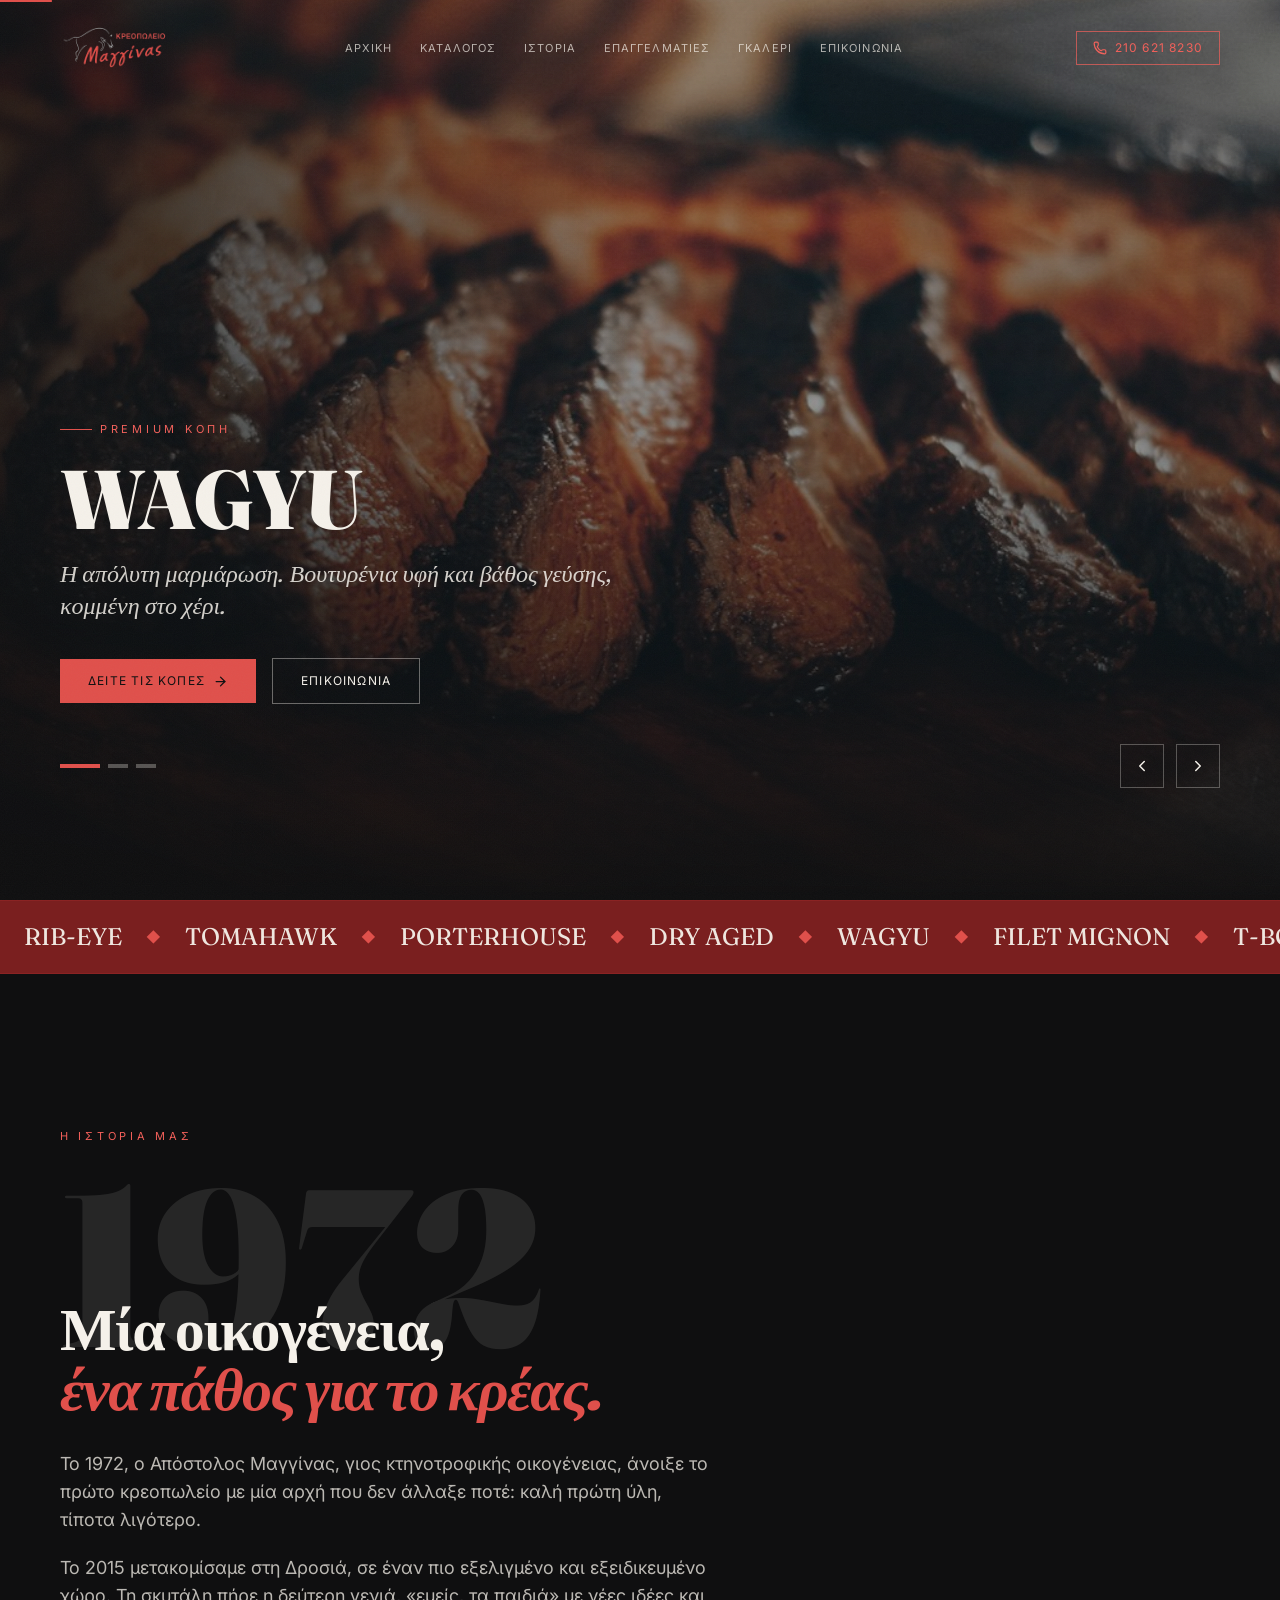
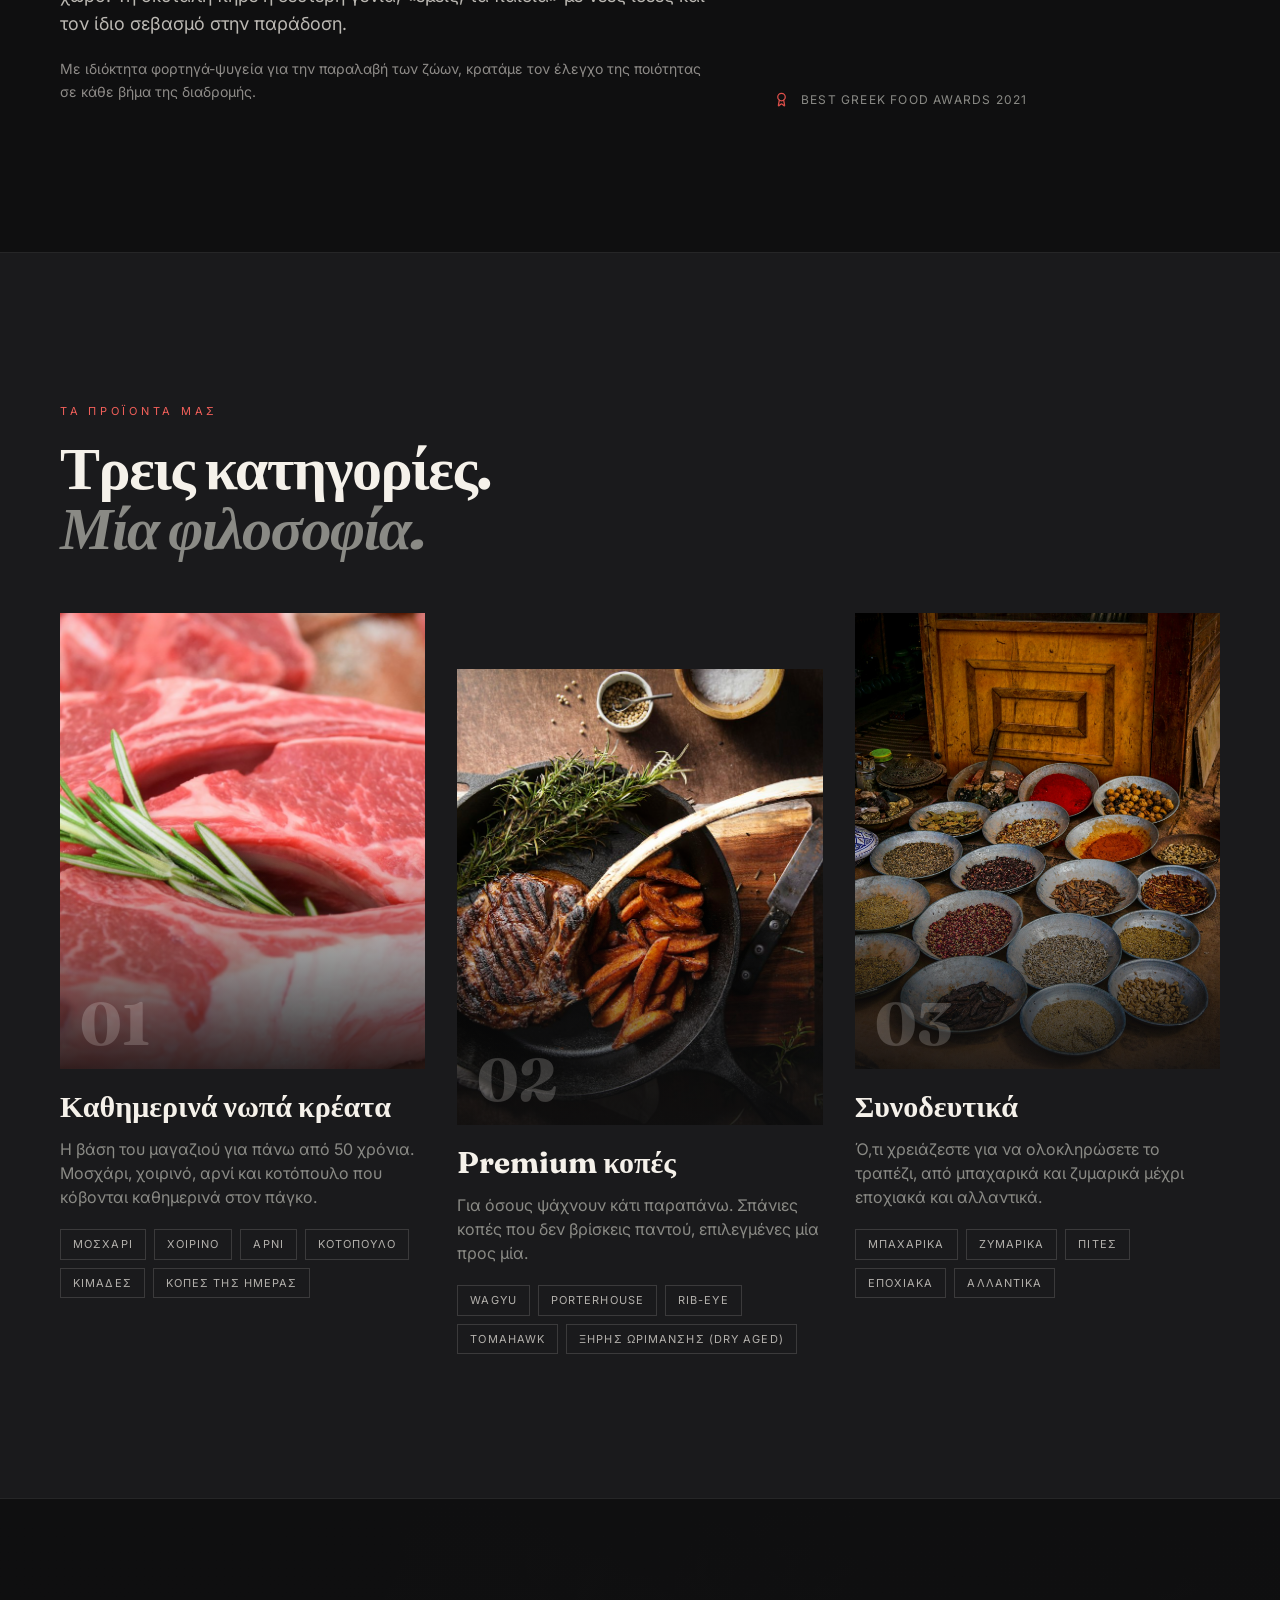
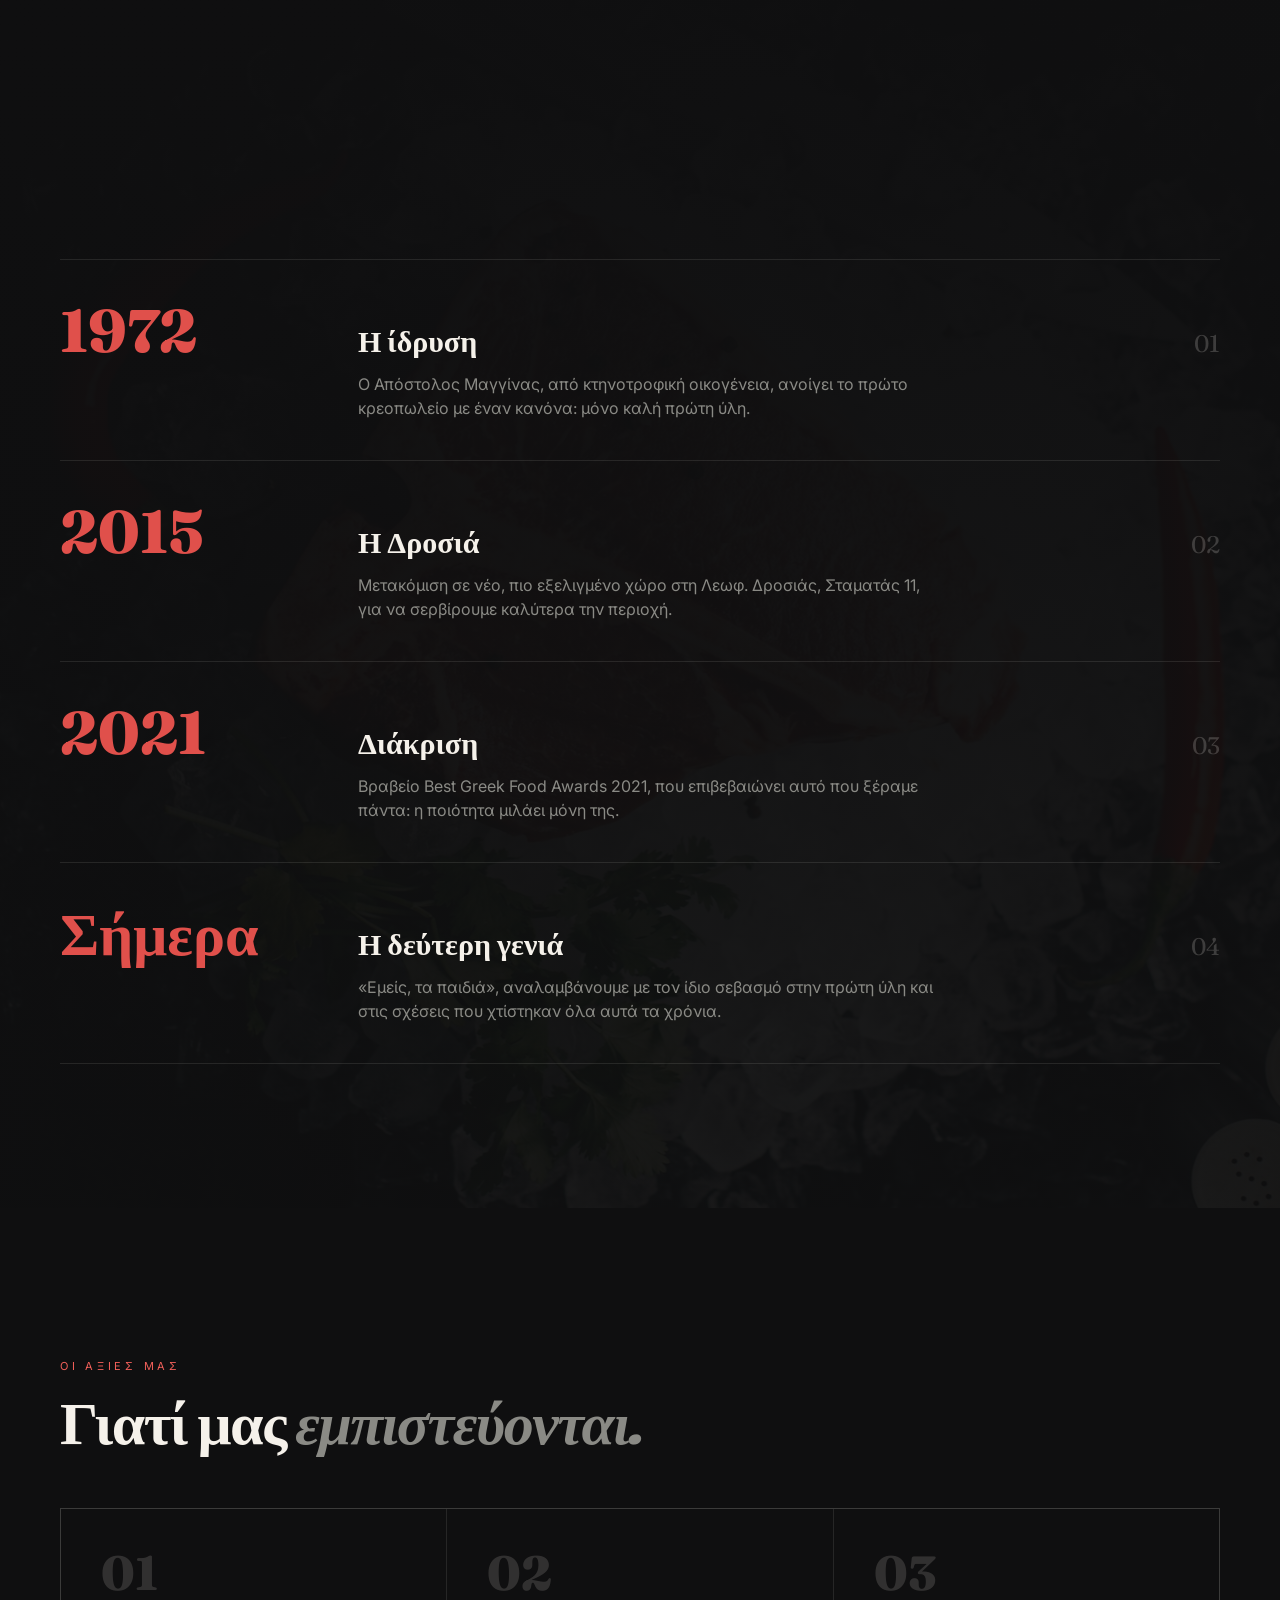
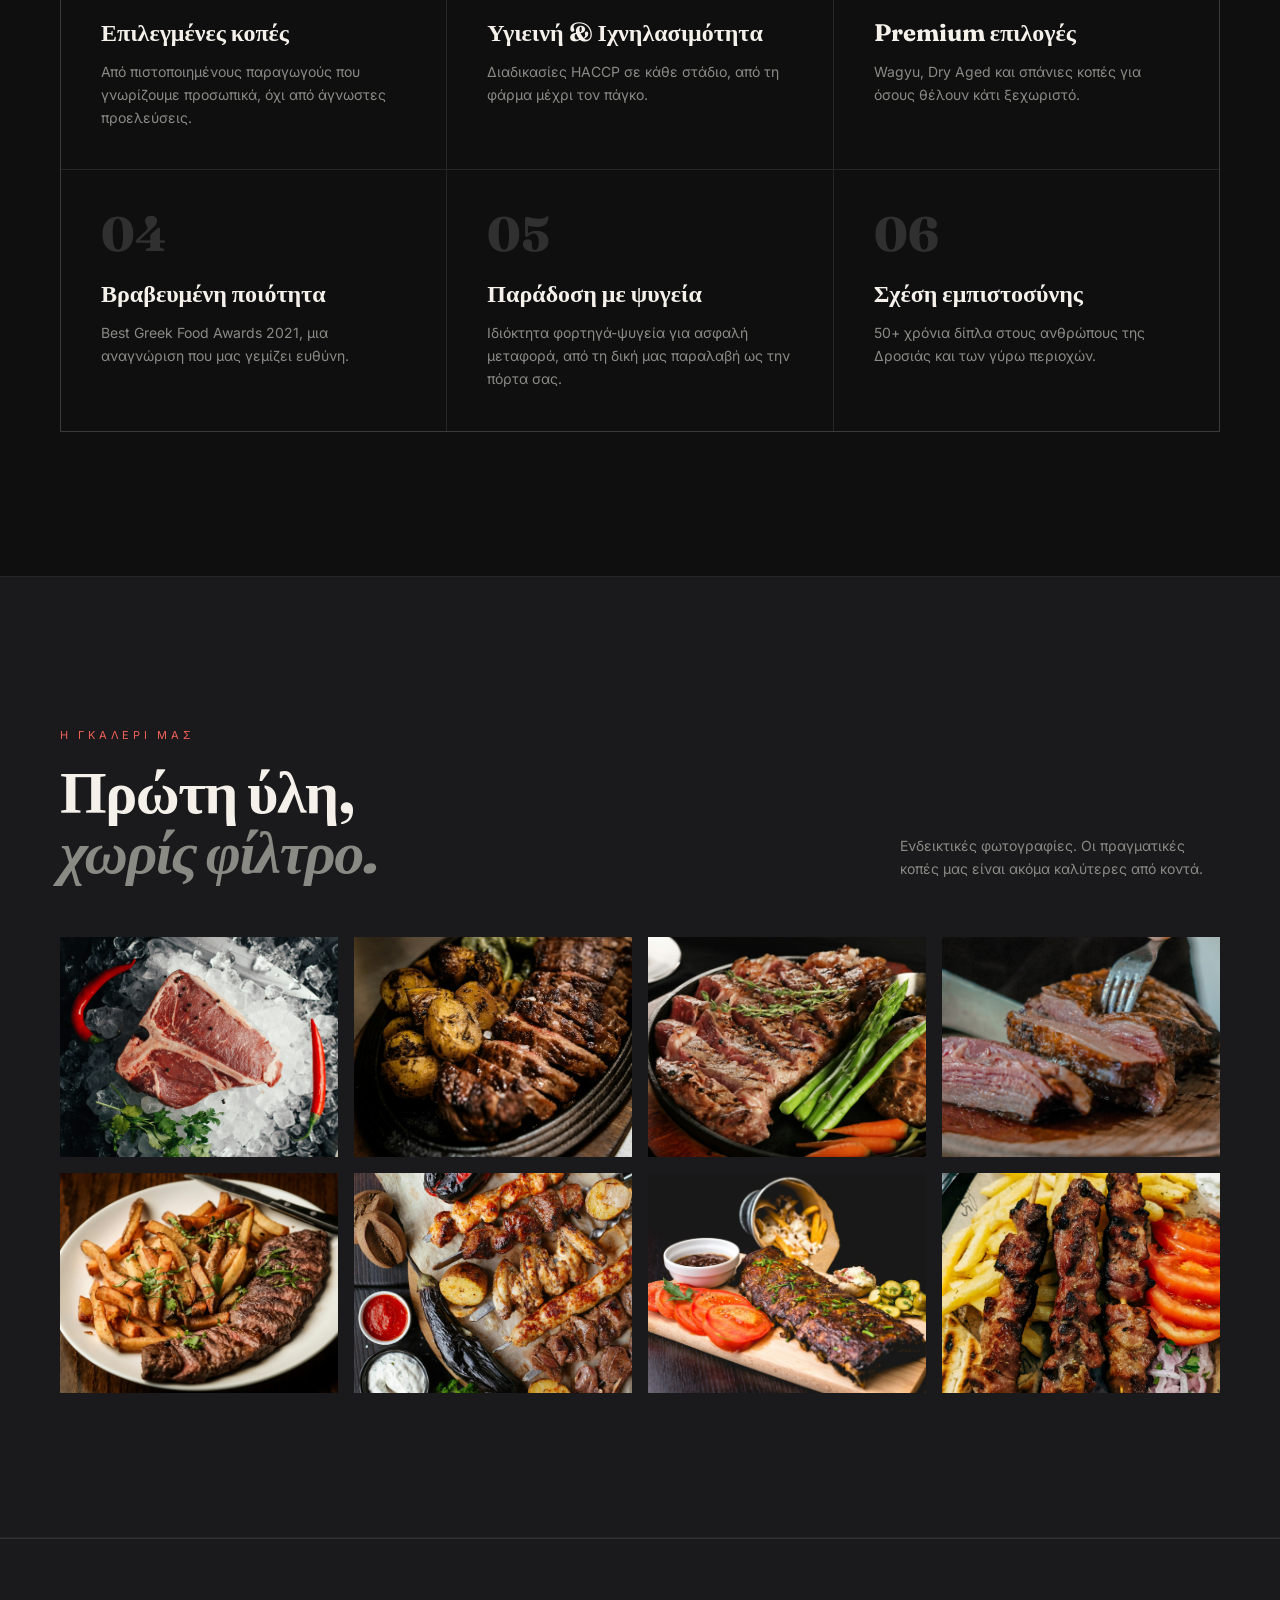
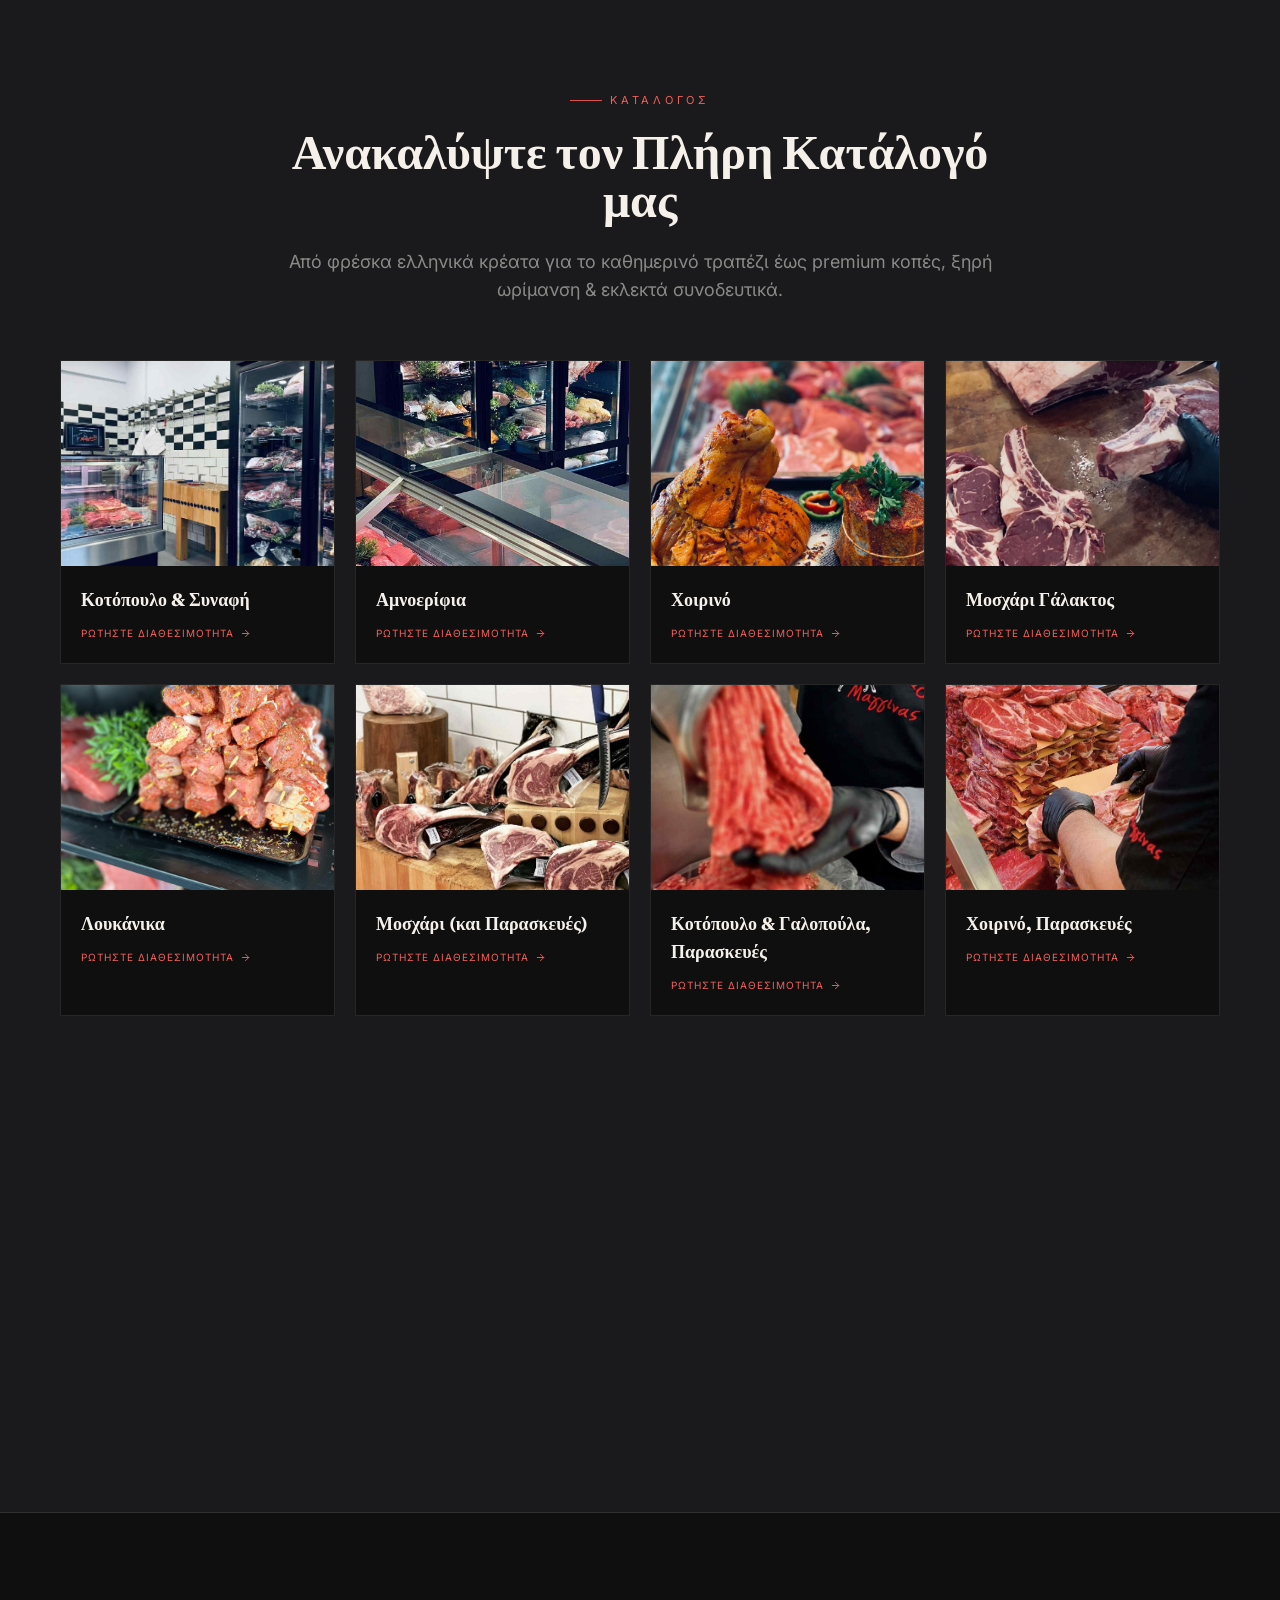
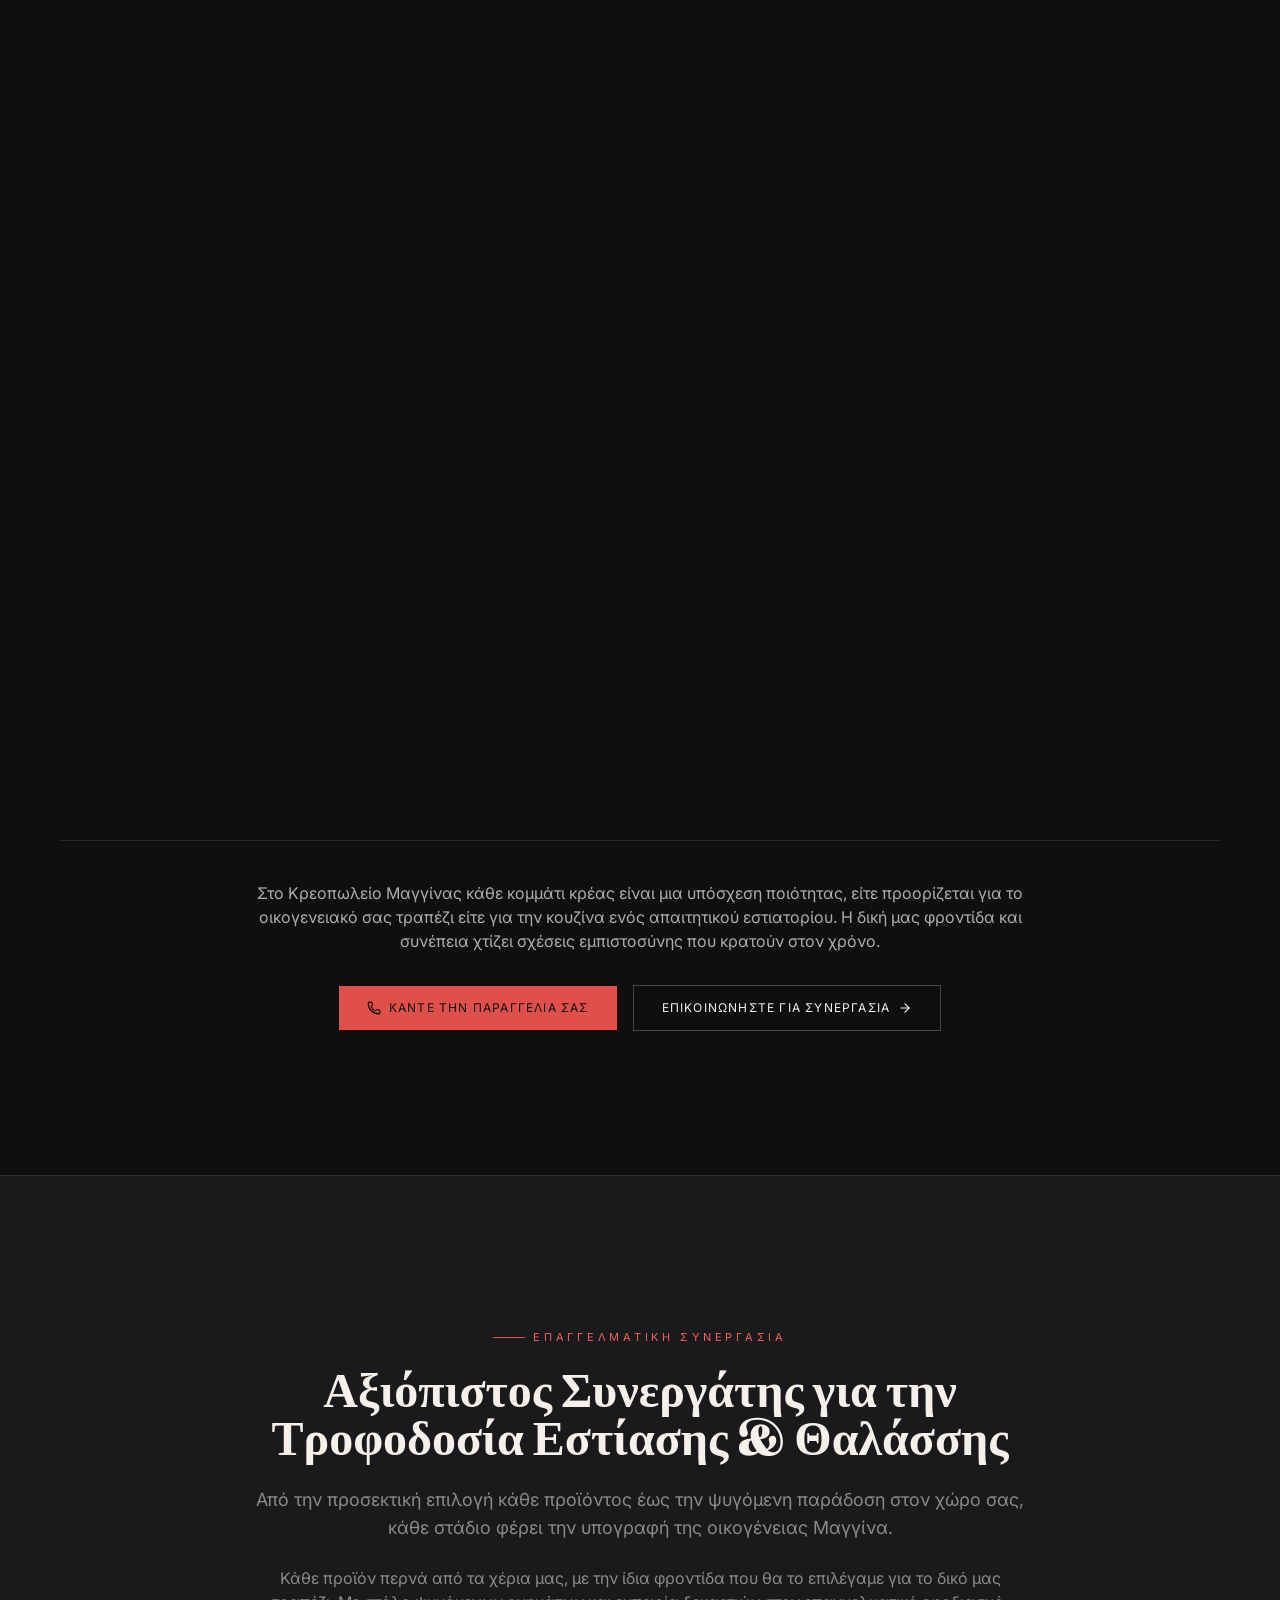
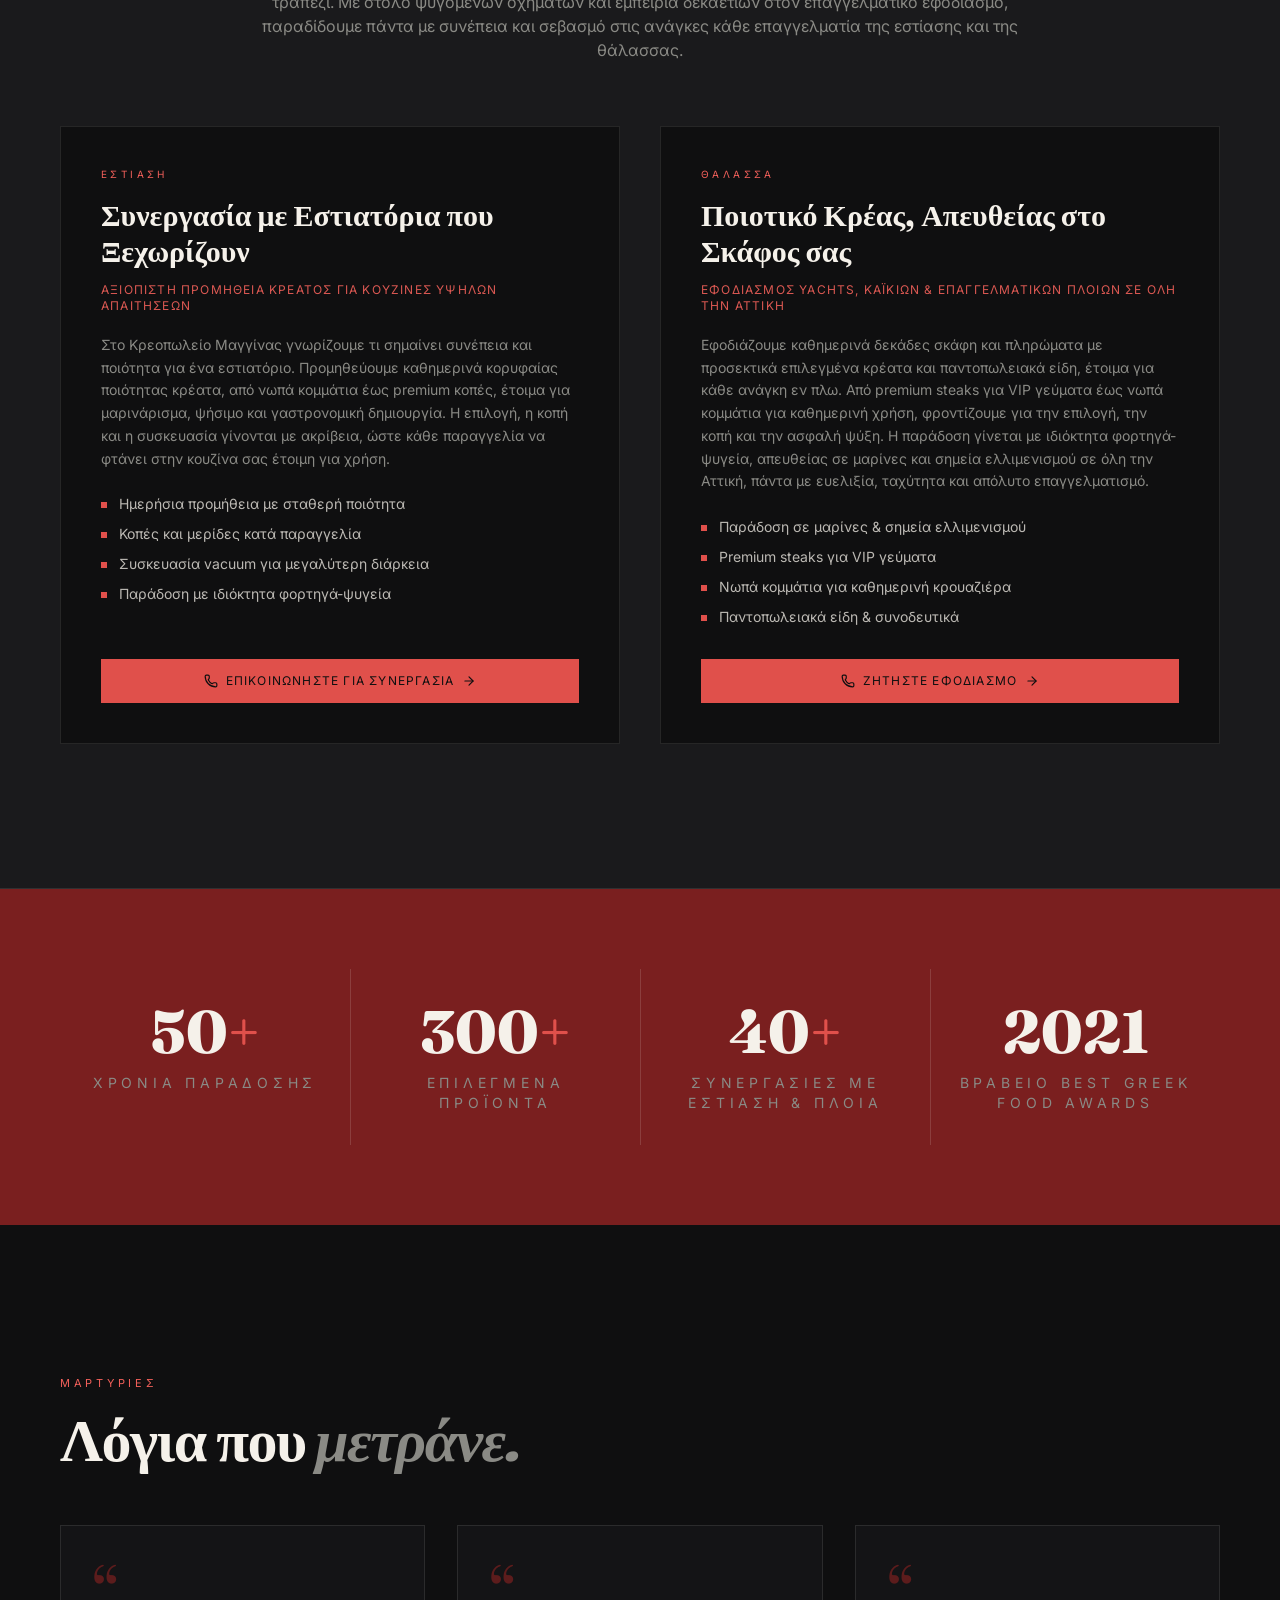
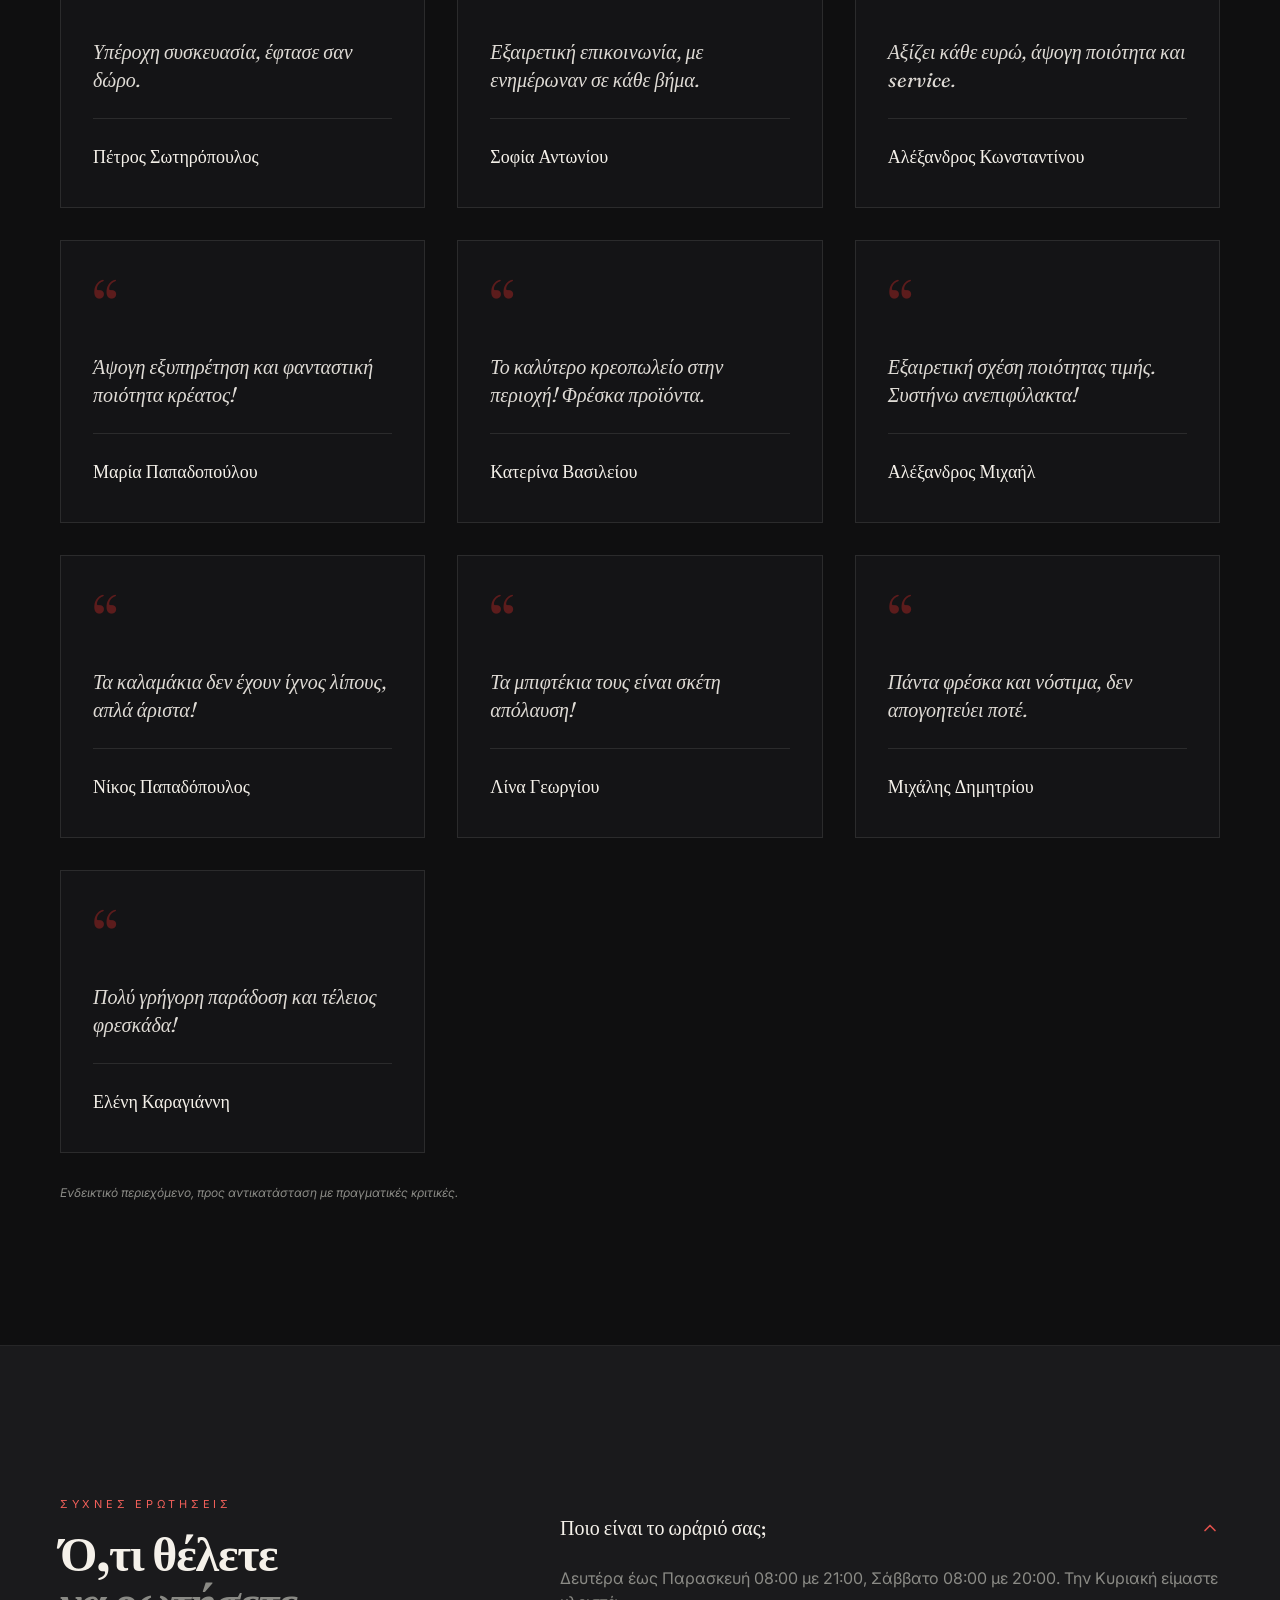
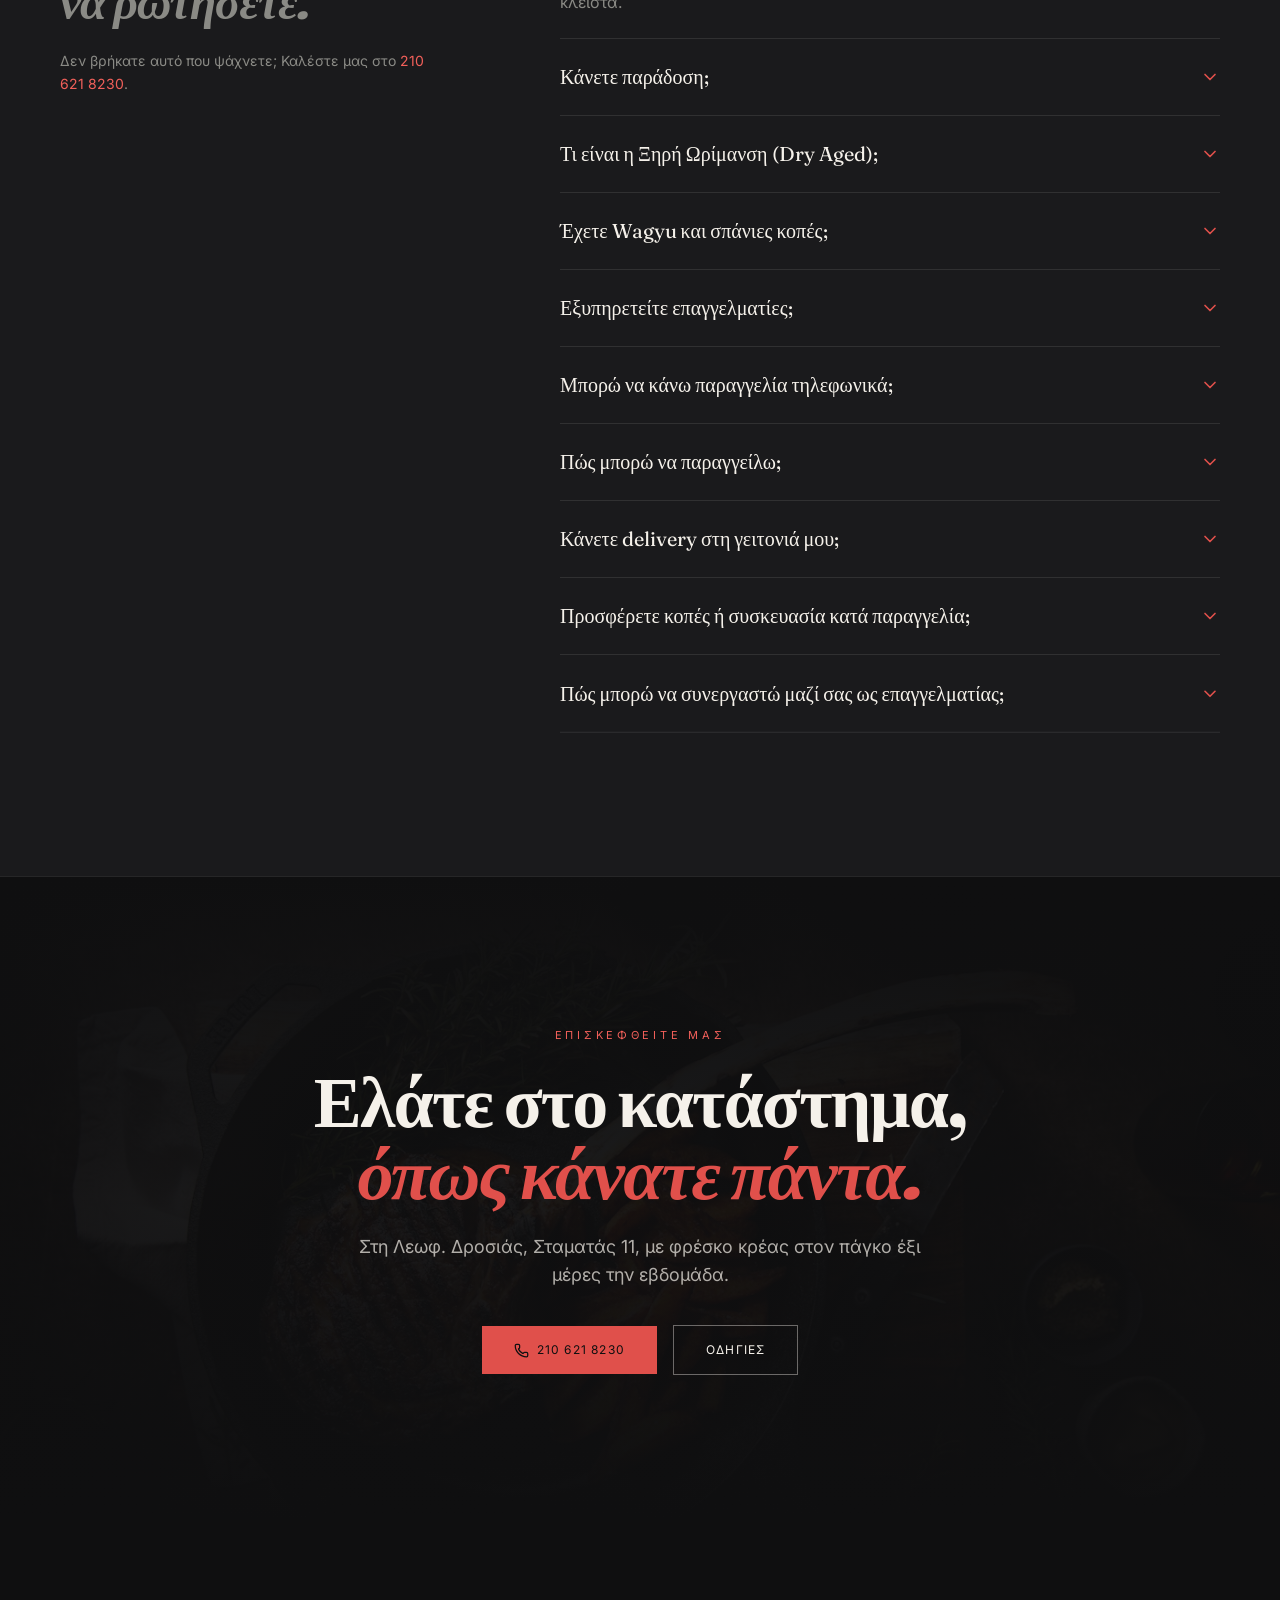
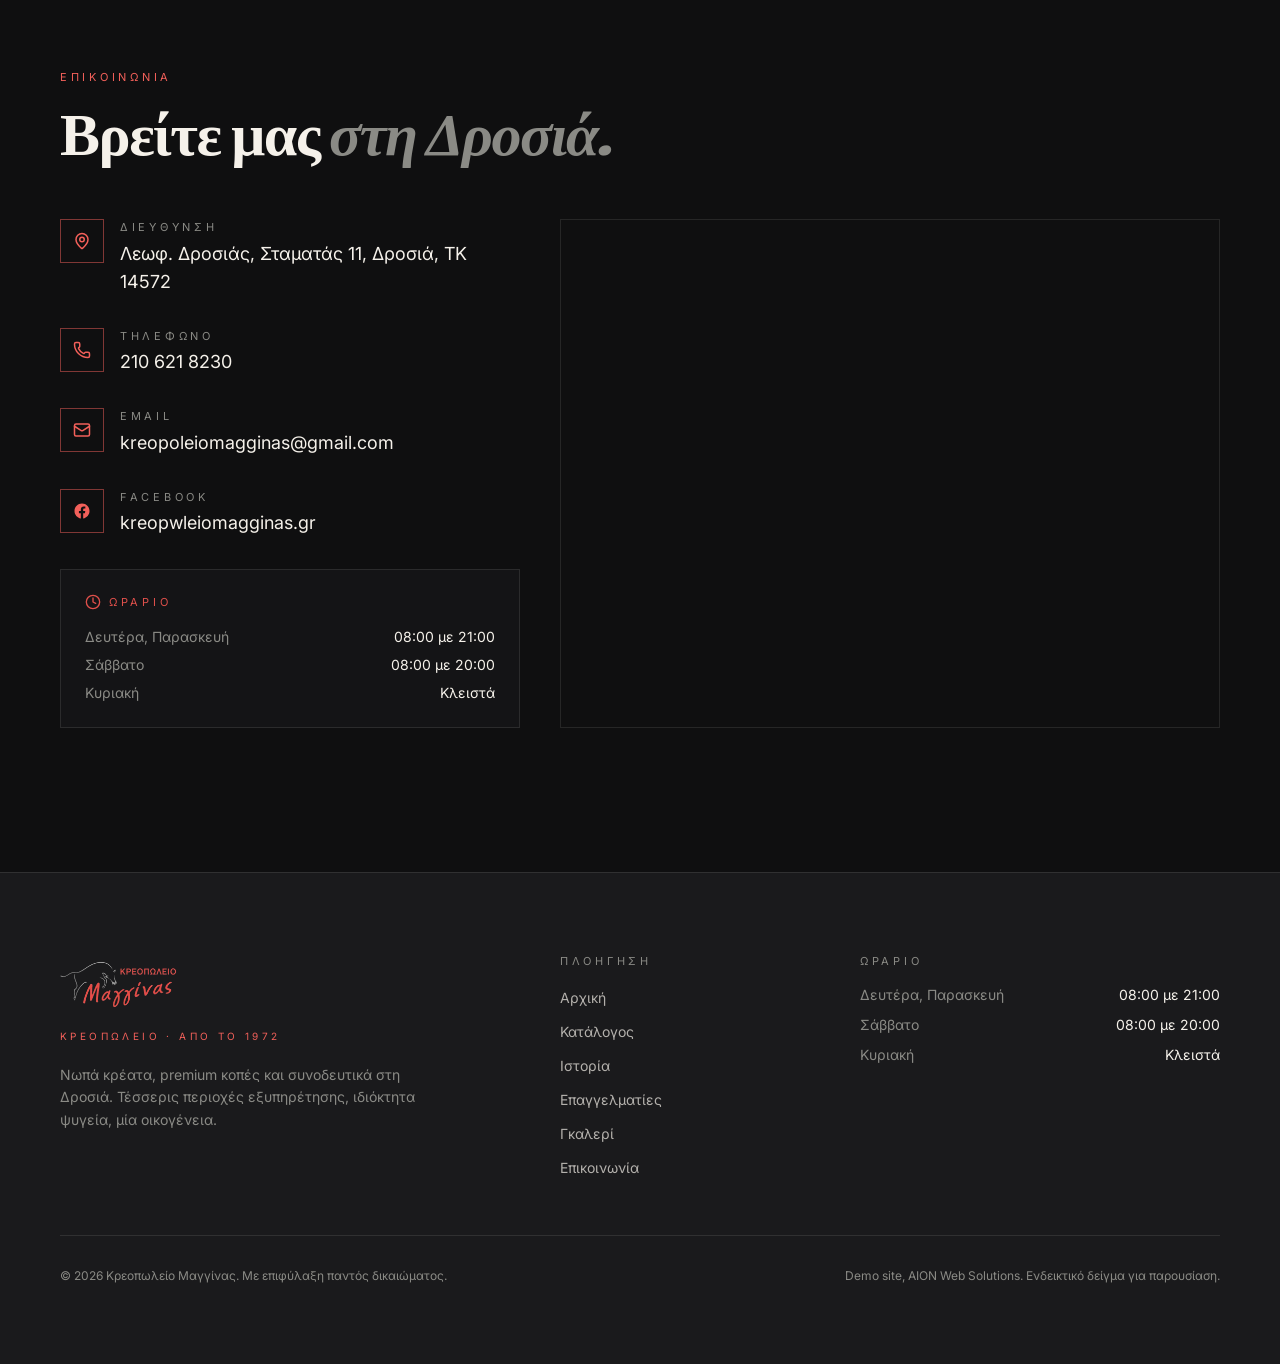
==== commit b68d2c11: "update index.html" ====
--- a/index.html
+++ b/index.html
@@ -37,7 +37,7 @@
         "sameAs": ["https://www.facebook.com/kreopwleiomagginas.gr"]
       }
     </script>
-    <script type="module" crossorigin src="./assets/index-8UF0ftQ1.js"></script>
+    <script type="module" crossorigin src="./assets/index-nASL88yE.js"></script>
     <link rel="stylesheet" crossorigin href="./assets/index-BxsvUqzU.css">
   </head>
   <body>
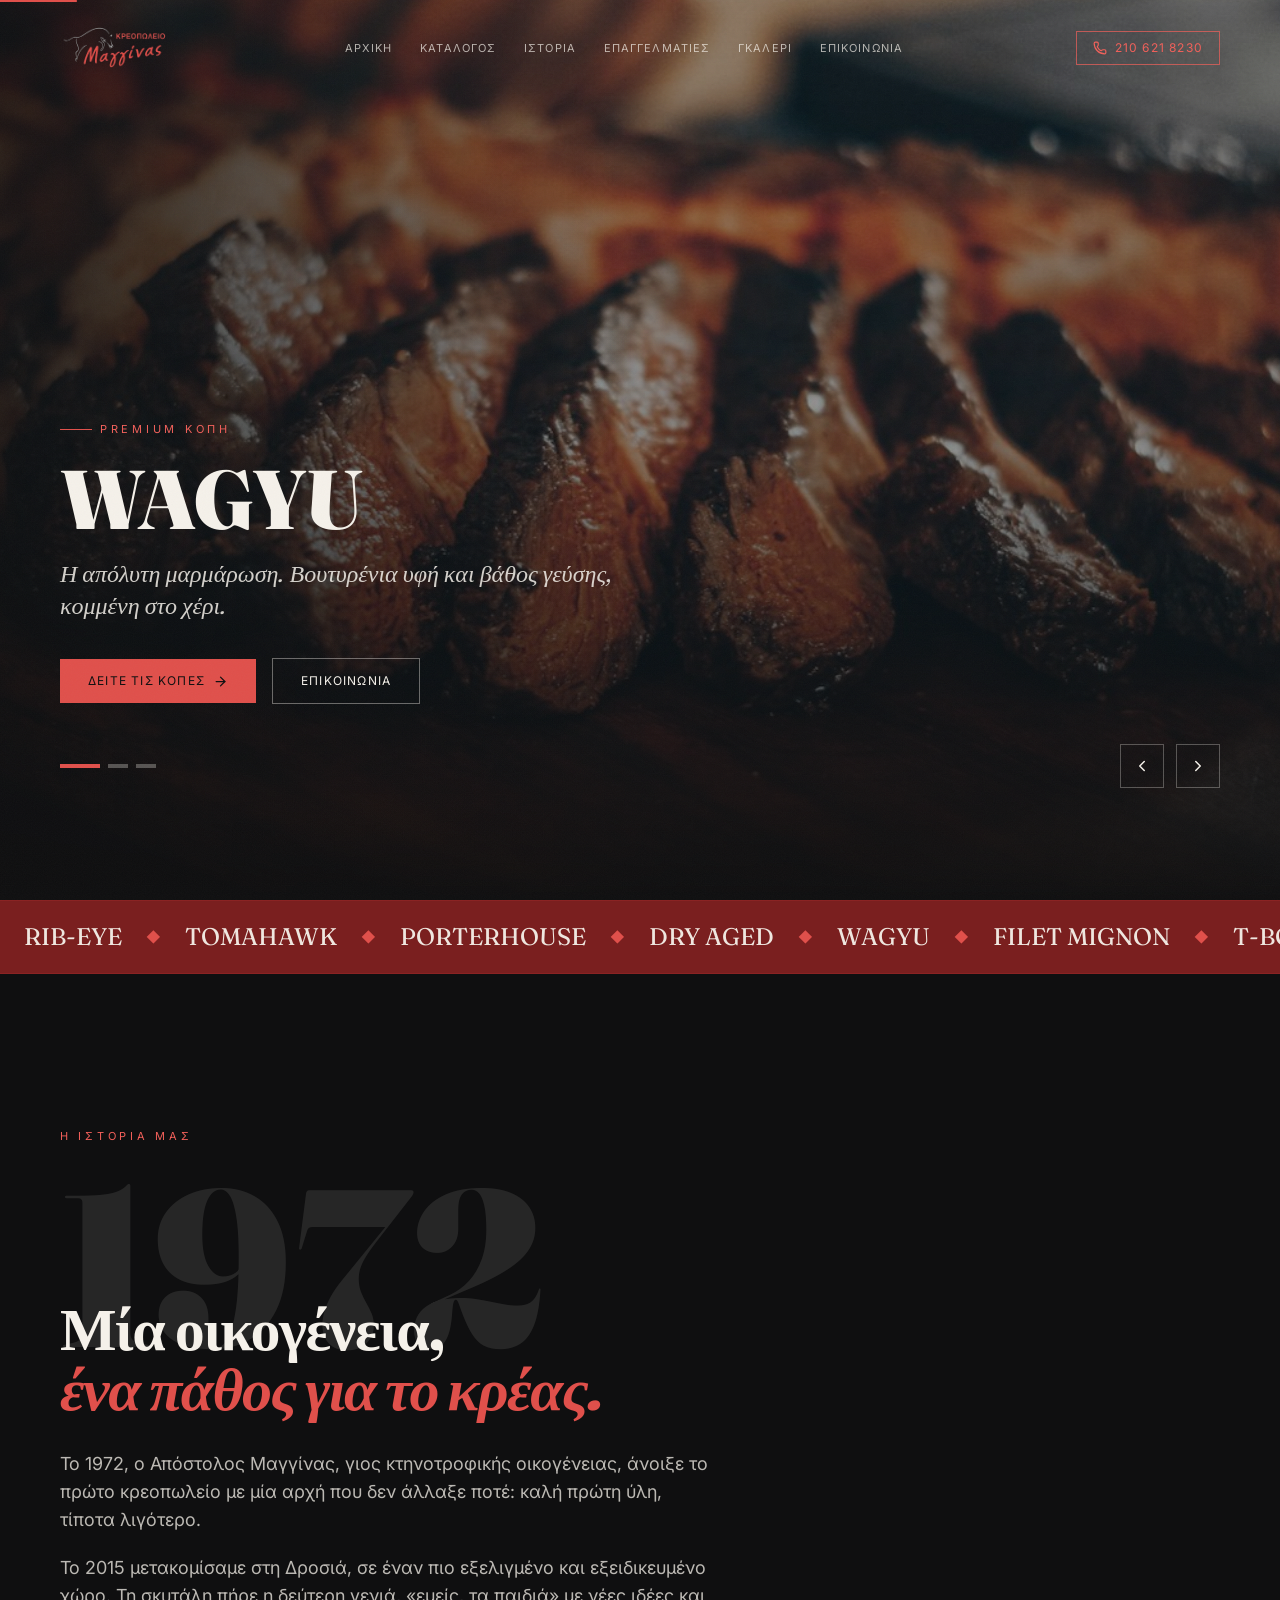
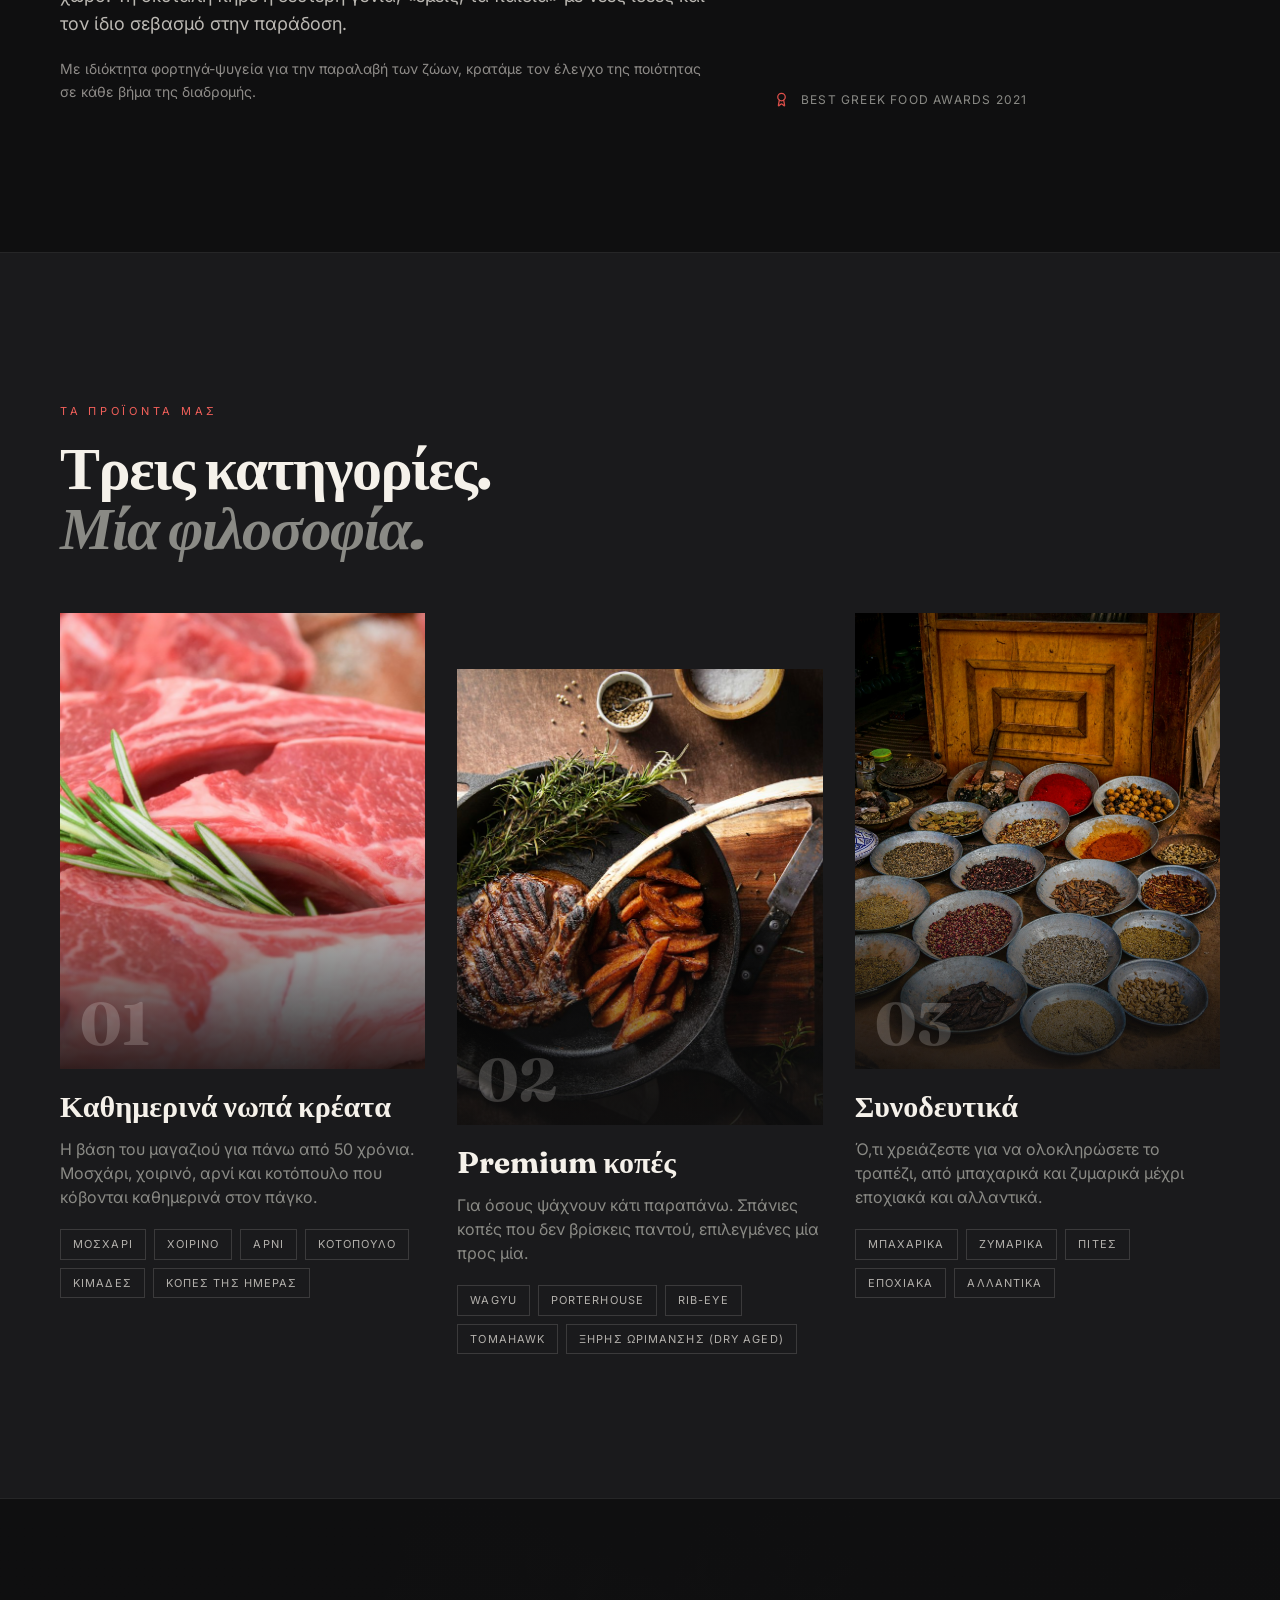
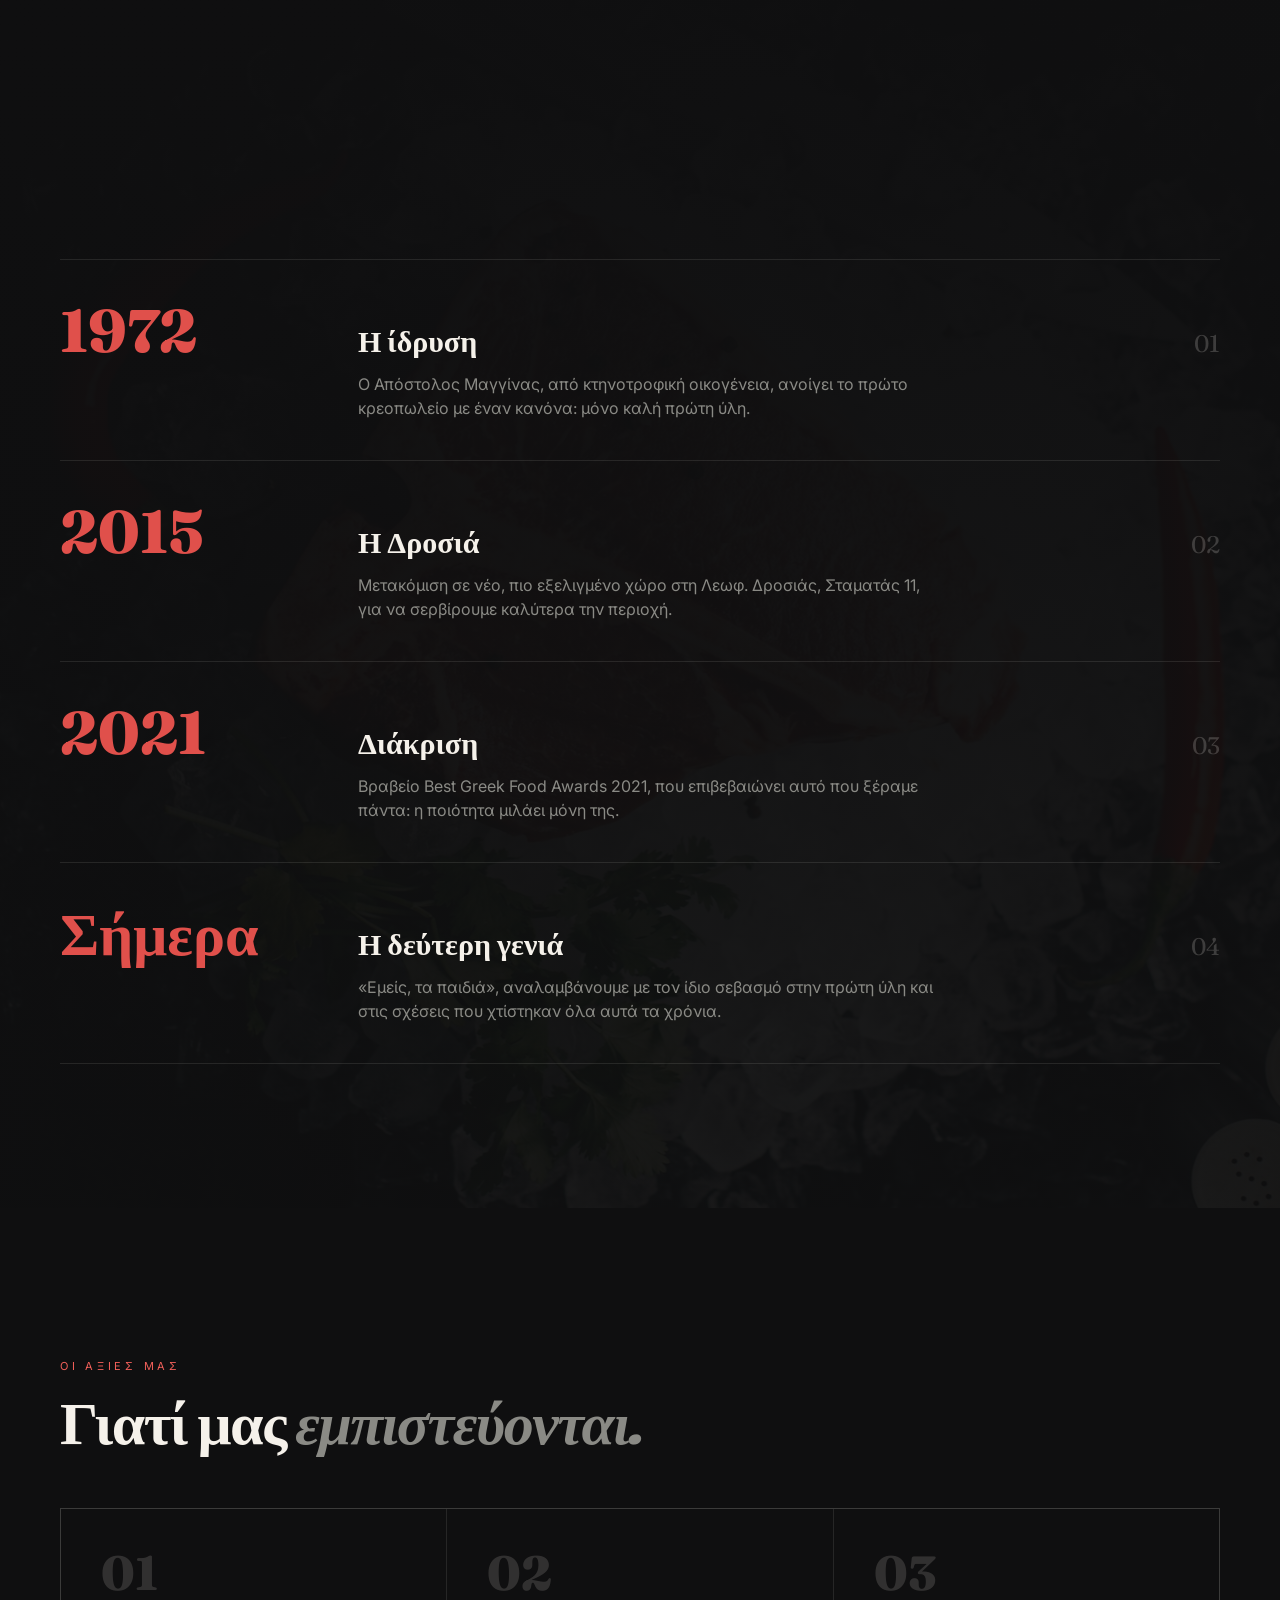
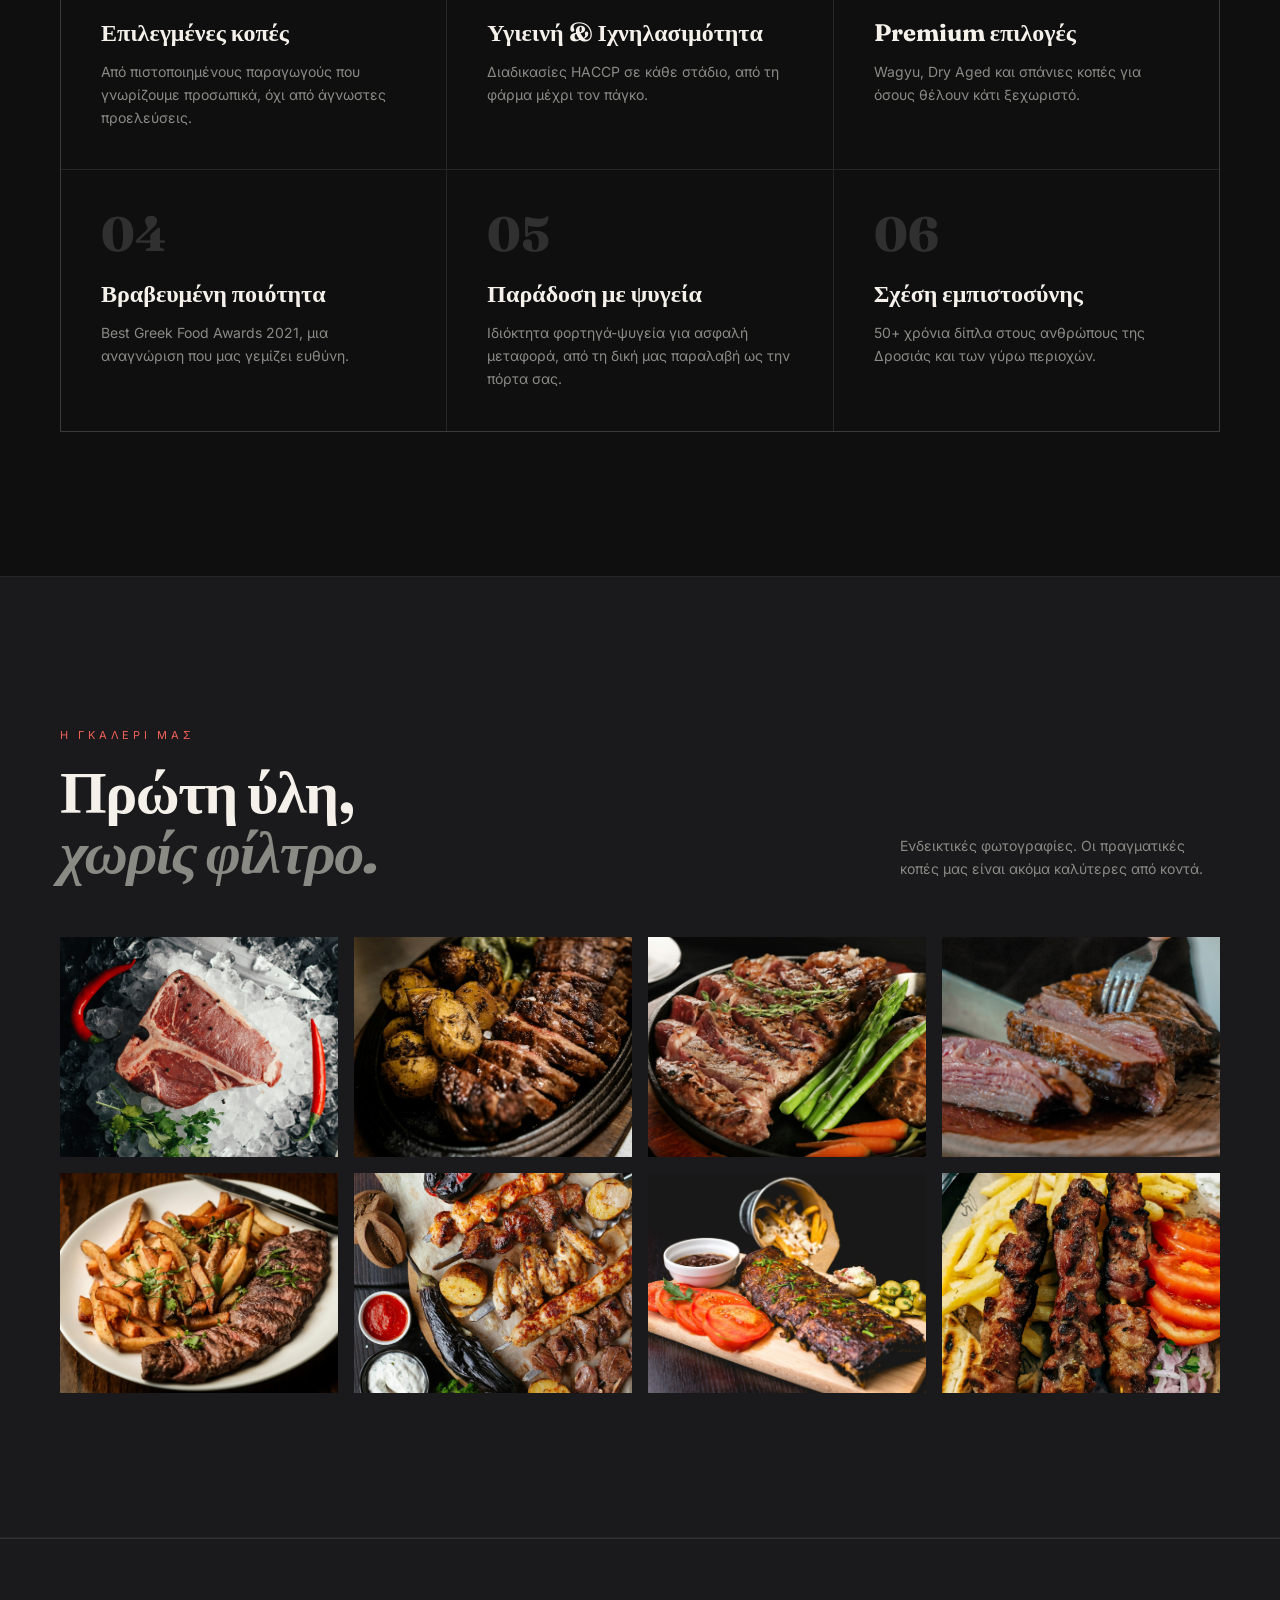
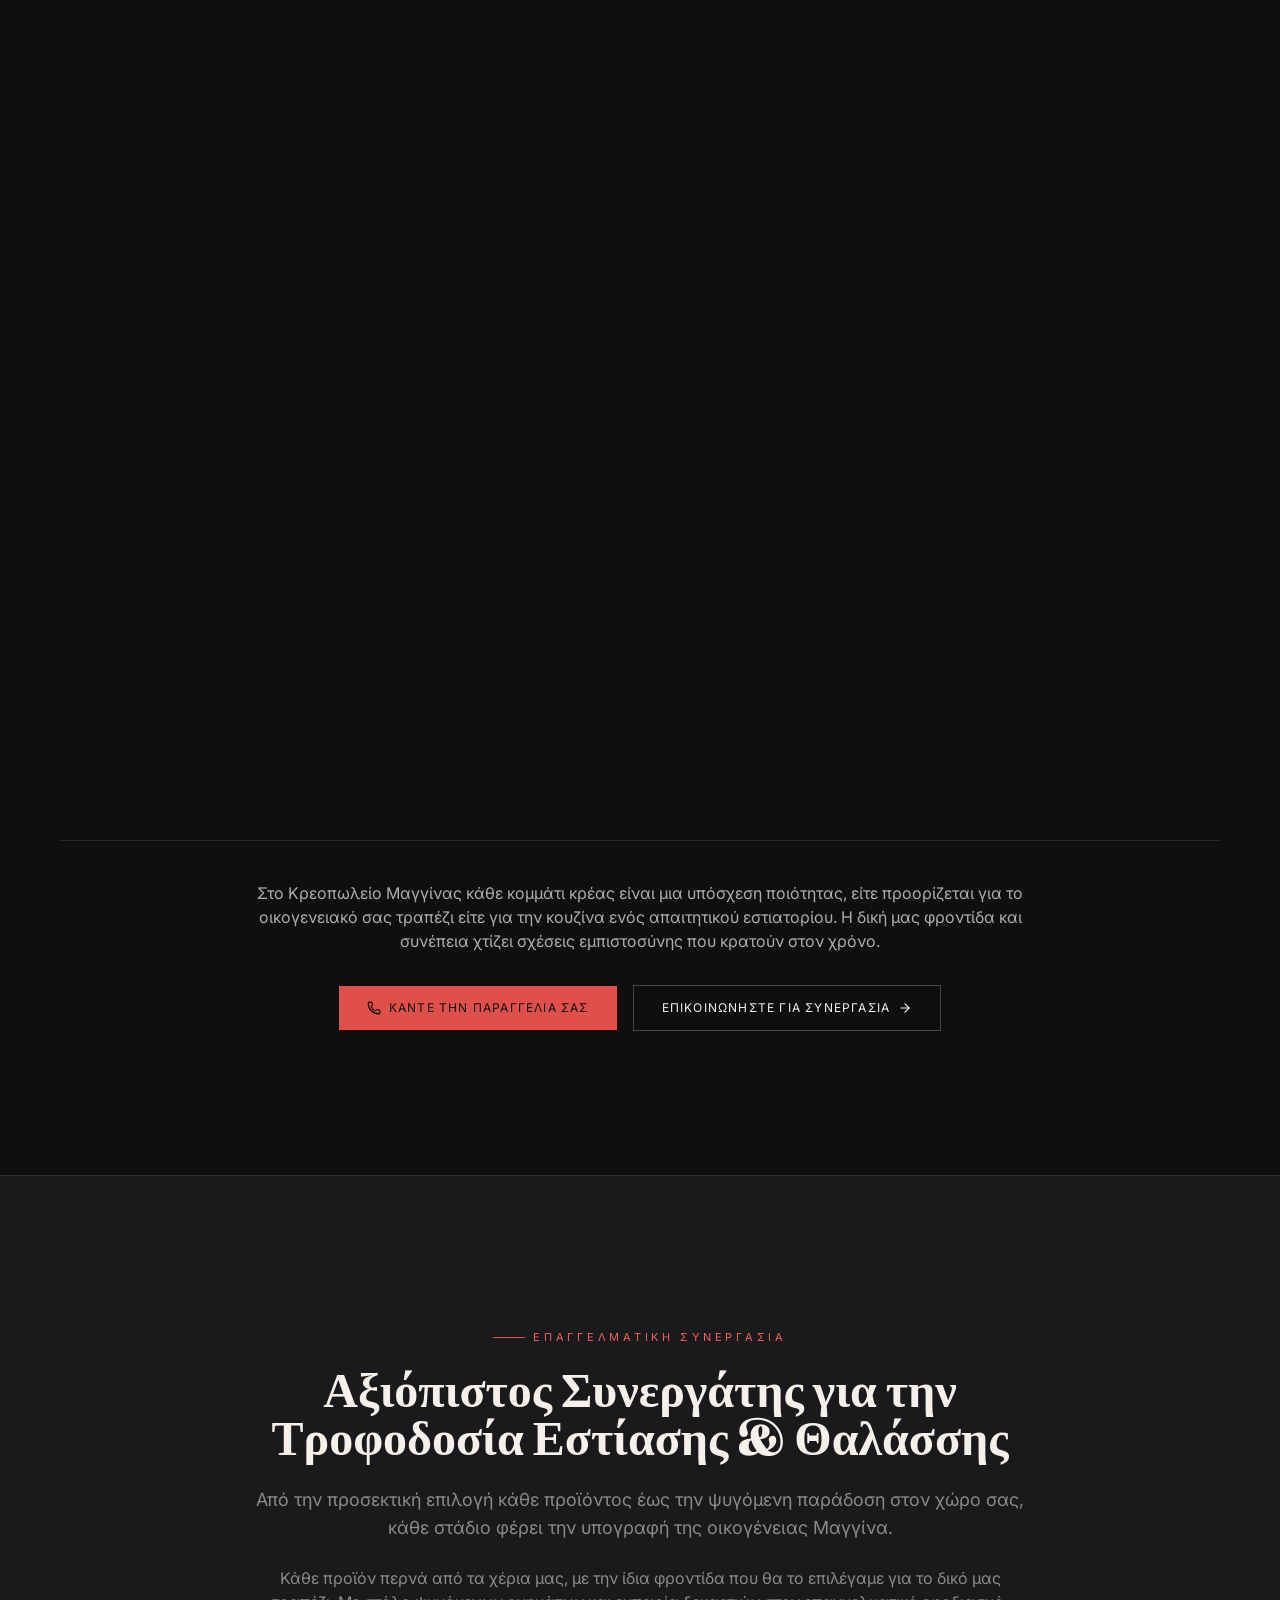
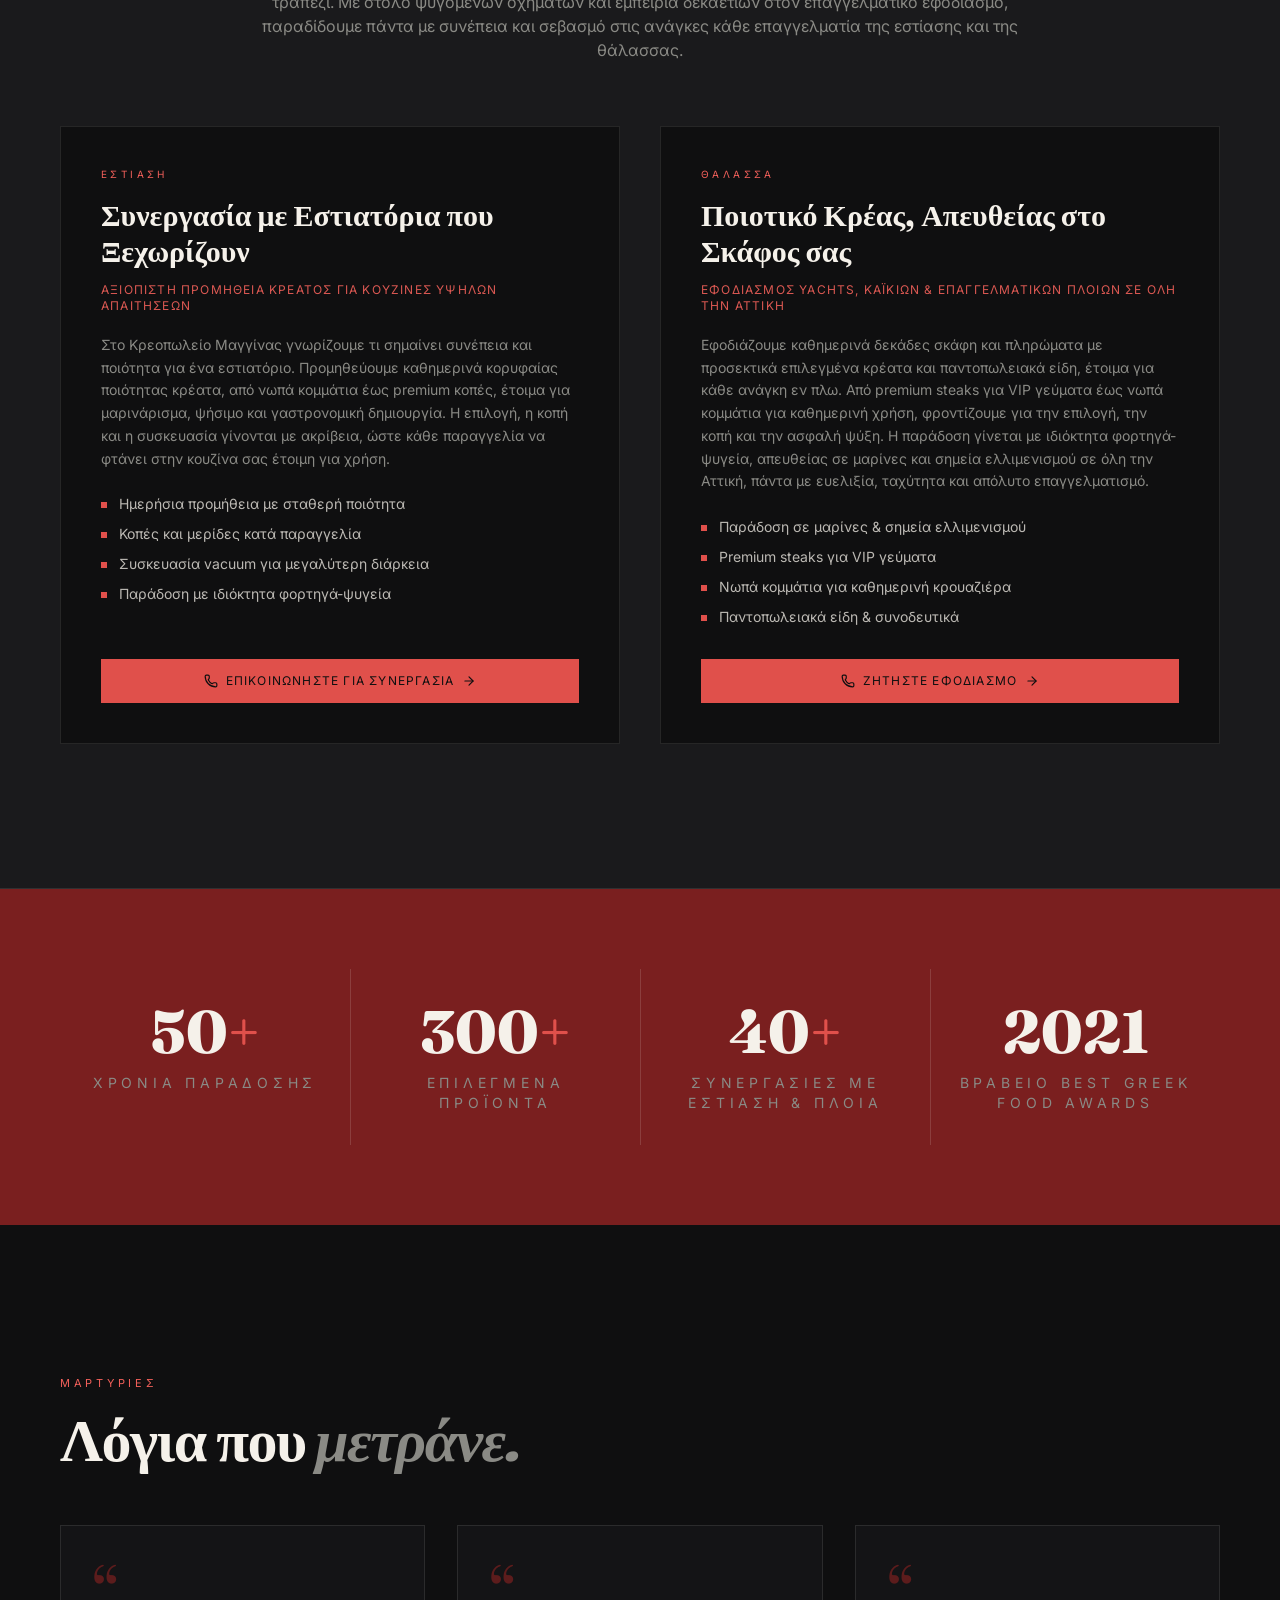
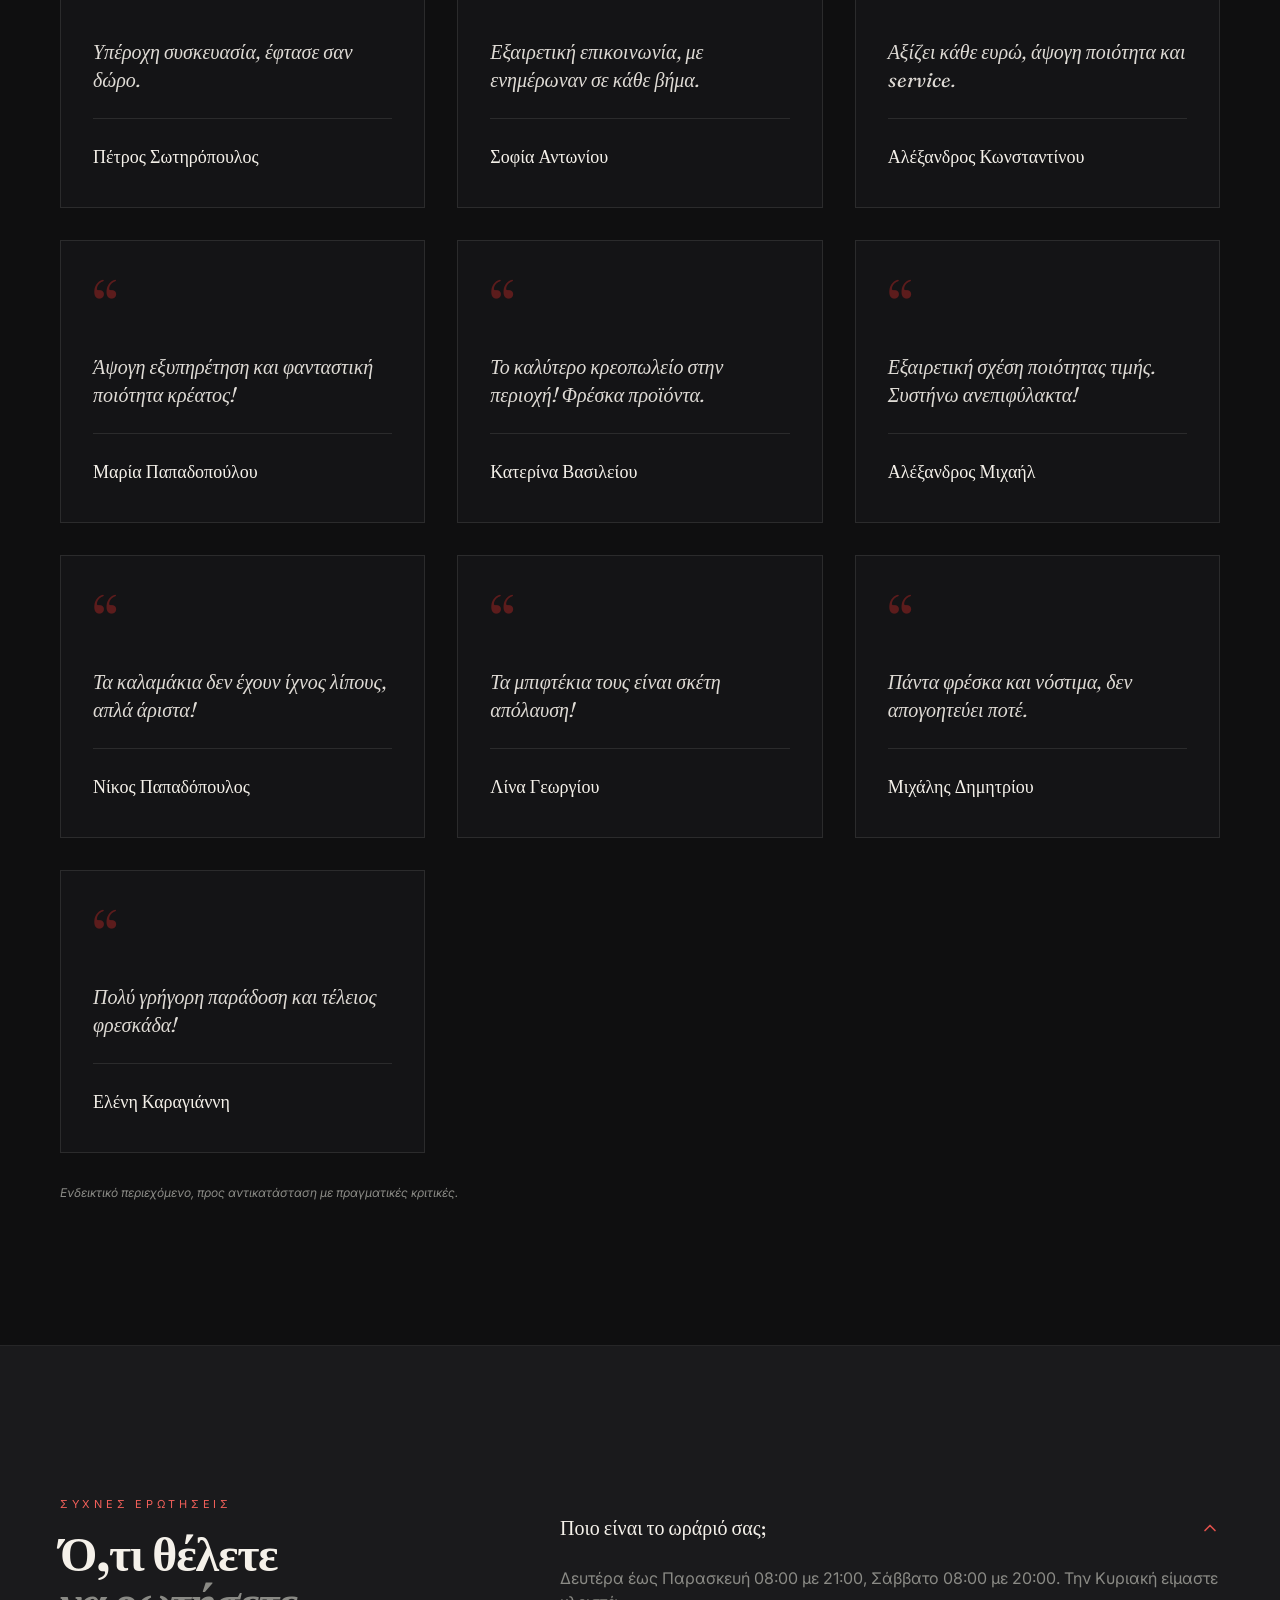
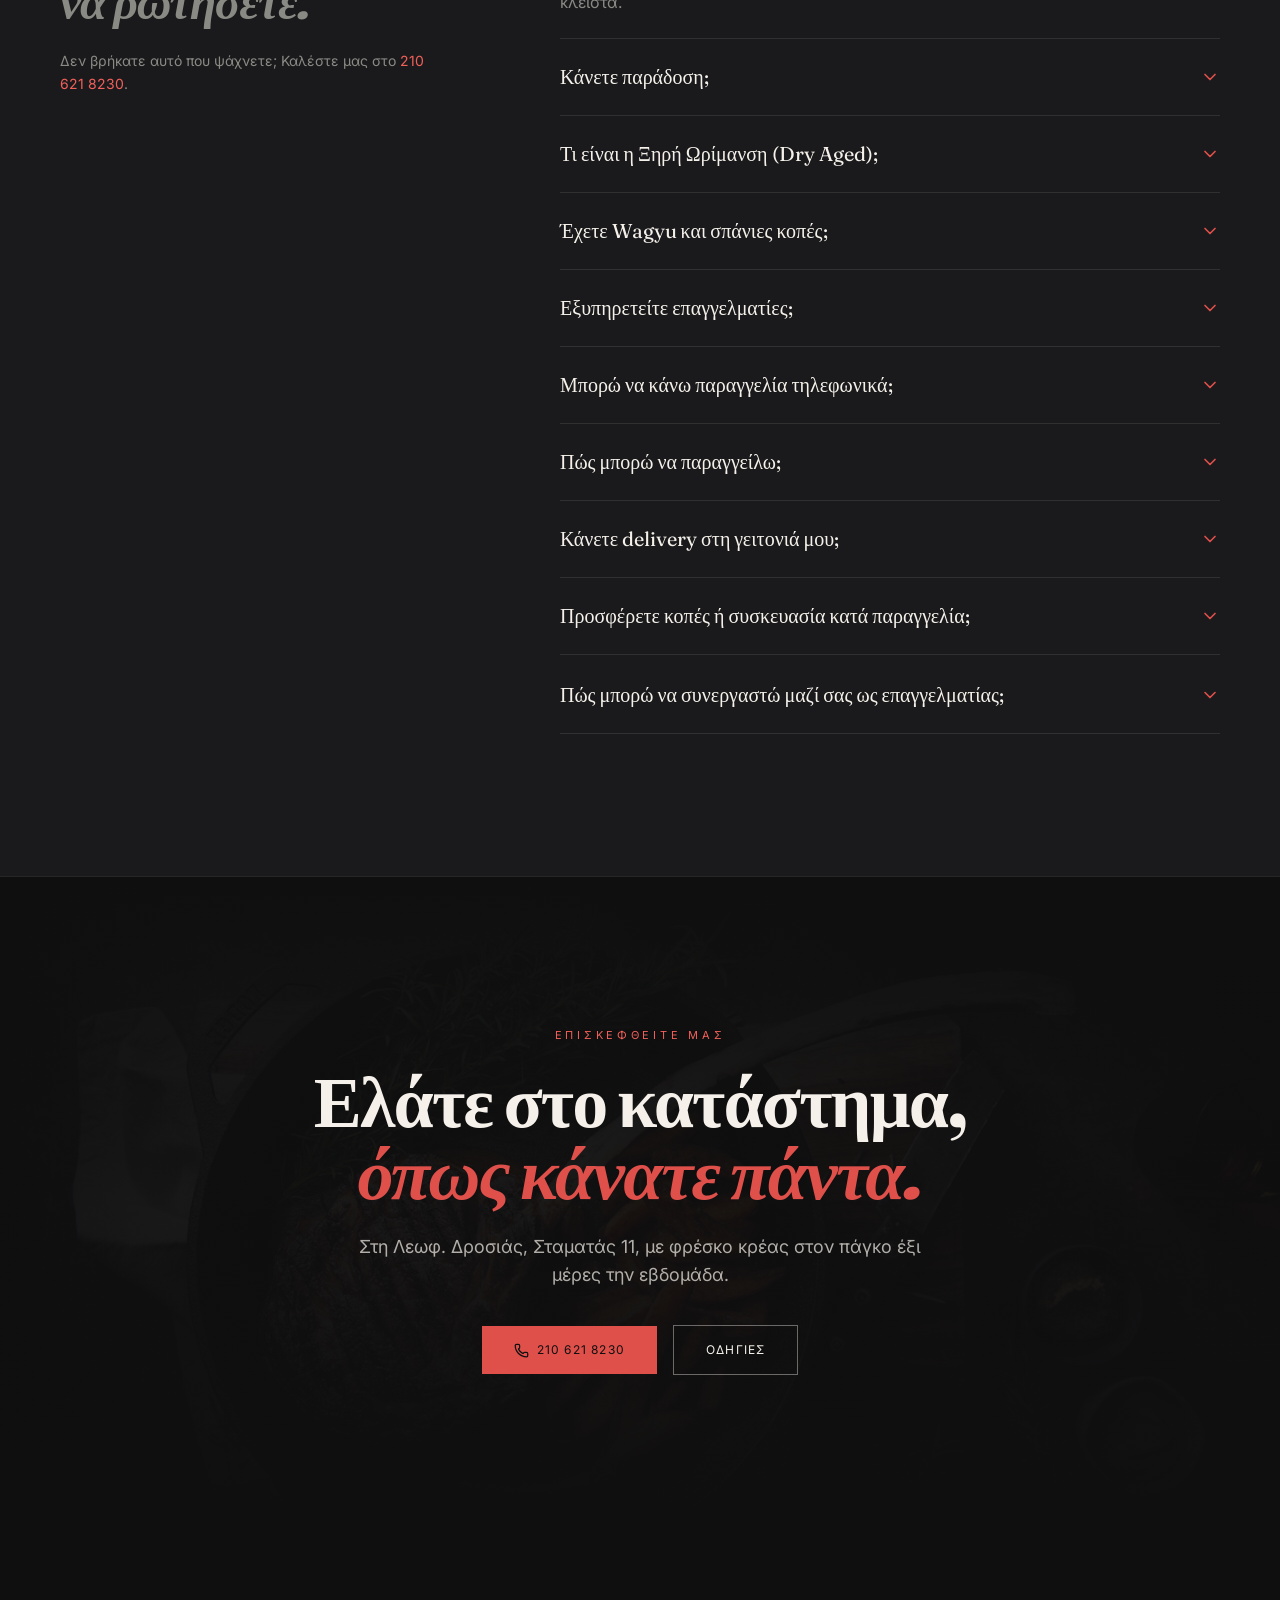
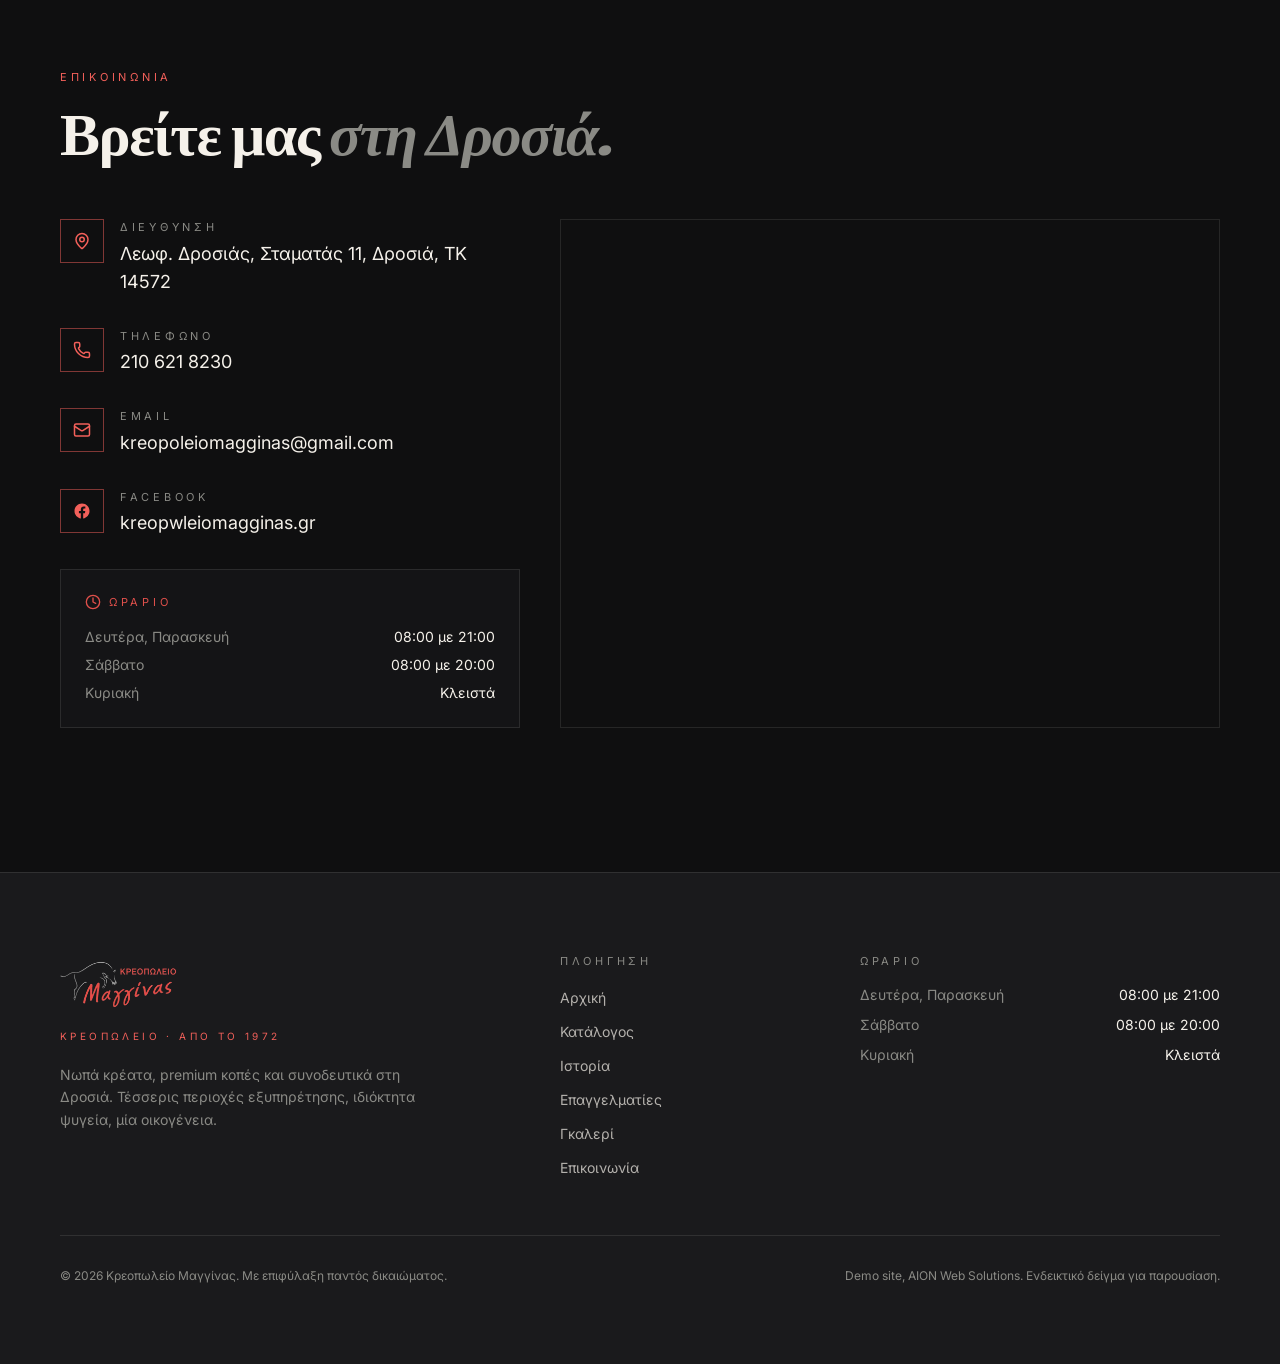
==== commit e5ef6539: "update index.html" ====
--- a/index.html
+++ b/index.html
@@ -37,7 +37,7 @@
         "sameAs": ["https://www.facebook.com/kreopwleiomagginas.gr"]
       }
     </script>
-    <script type="module" crossorigin src="./assets/index-nASL88yE.js"></script>
+    <script type="module" crossorigin src="./assets/index-DBhRj_tU.js"></script>
     <link rel="stylesheet" crossorigin href="./assets/index-BxsvUqzU.css">
   </head>
   <body>
